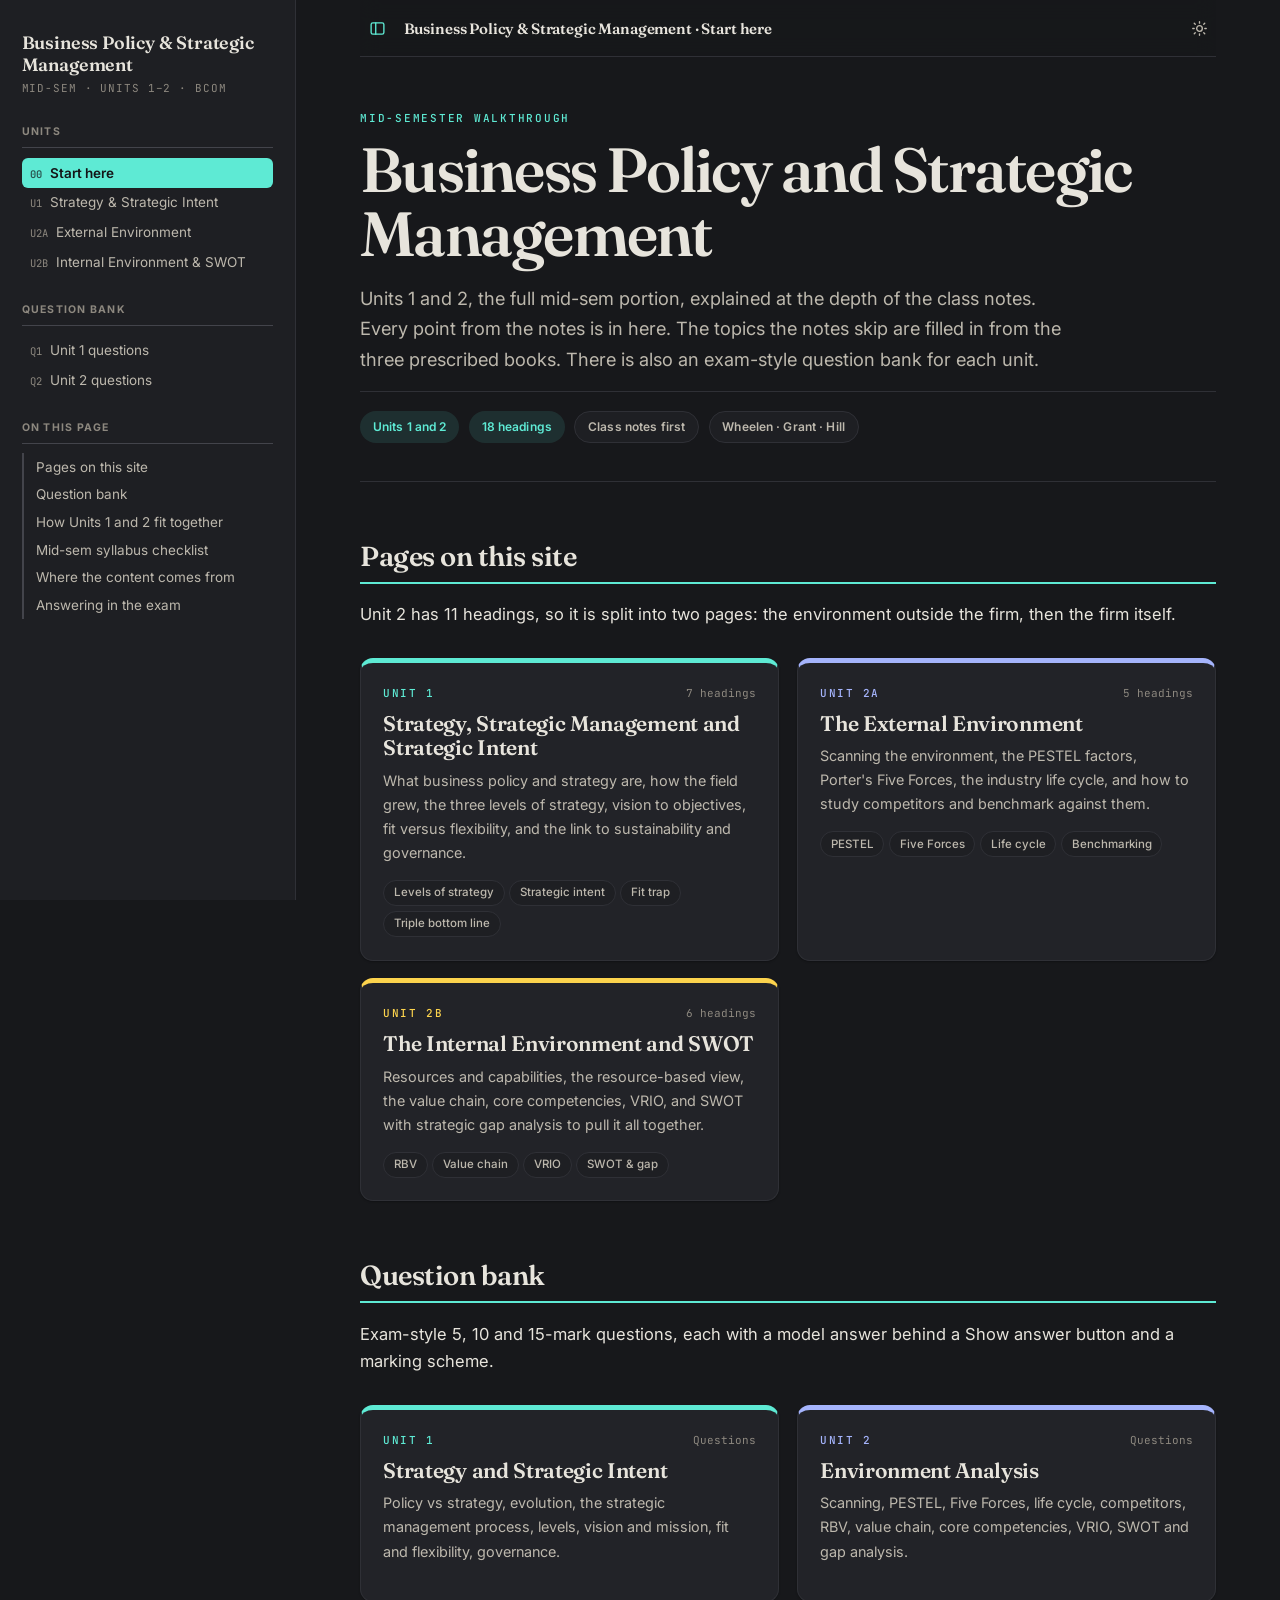
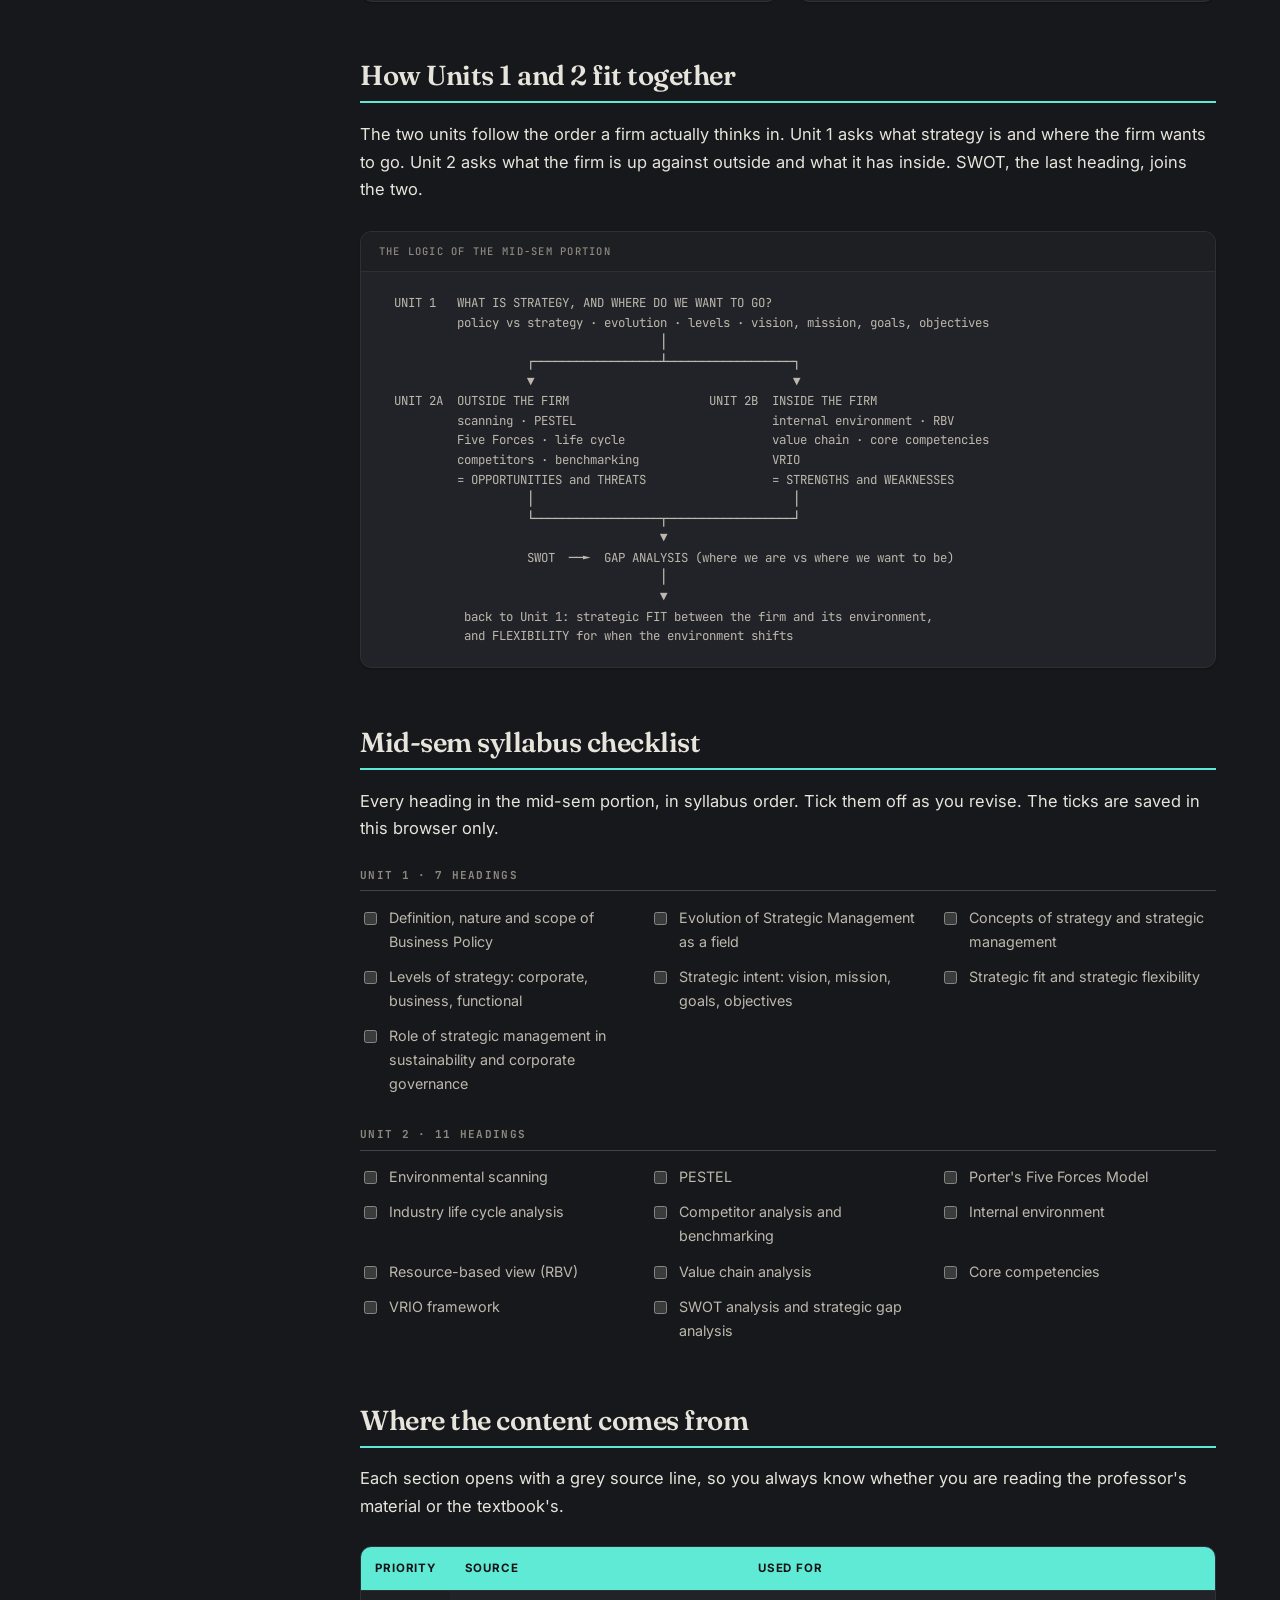
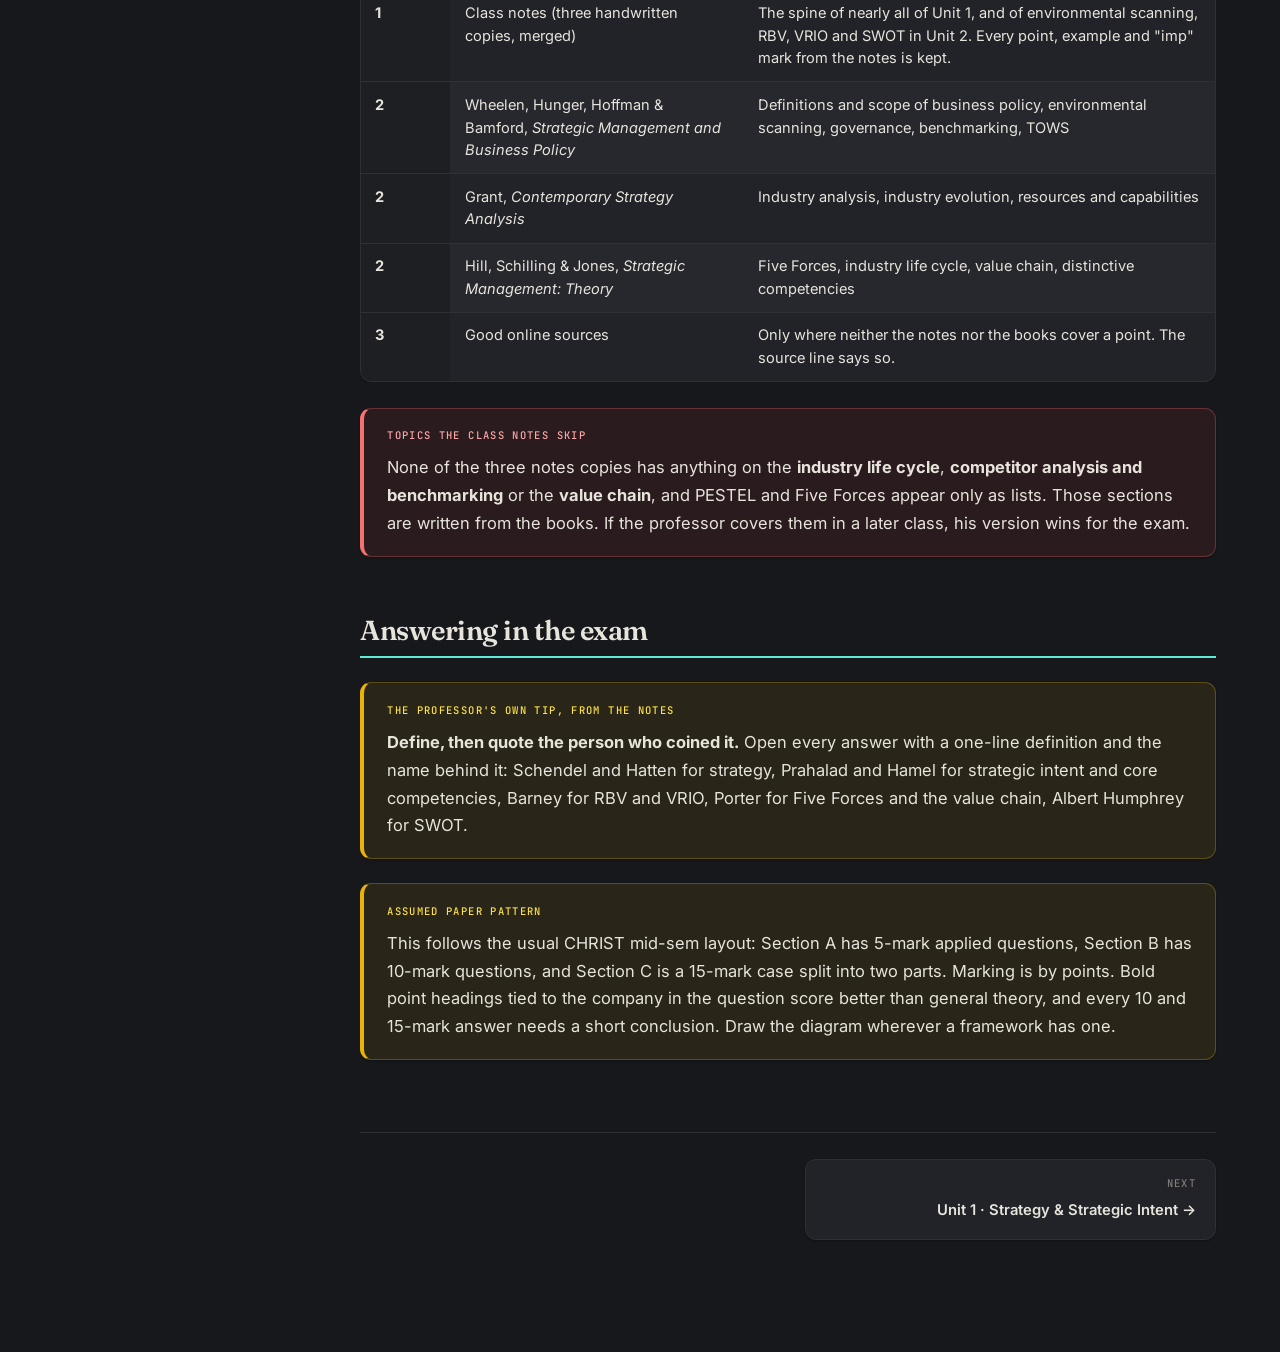
==== index.html @ de07e297 "BPSM mid-sem study guide: Units 1 and 2 with question banks" ====
<!DOCTYPE html>
<html lang="en">
<head>
<meta charset="utf-8">
<meta name="viewport" content="width=device-width, initial-scale=1">
<title>Business Policy &amp; Strategic Management · Mid-sem Study Guide</title>
<link rel="stylesheet" href="assets/style.css?v=1">
<script src="assets/study.js?v=1"></script>
</head>
<body data-unit="0">
<div class="shell">

<aside class="sidebar">
  <a class="side-brand" href="index.html">Business Policy &amp; Strategic Management</a>
  <div class="side-code">Mid-sem · Units 1–2 · BCom</div>
  <div class="side-group">
    <h4>Units</h4>
    <a class="side-unit current" href="index.html"><span class="su-n">00</span><span>Start here</span></a>
    <a class="side-unit" href="unit1.html"><span class="su-n">U1</span><span>Strategy &amp; Strategic Intent</span></a>
    <a class="side-unit" href="unit2a.html"><span class="su-n">U2A</span><span>External Environment</span></a>
    <a class="side-unit" href="unit2b.html"><span class="su-n">U2B</span><span>Internal Environment &amp; SWOT</span></a>
  </div>
  <div class="side-group">
    <h4>Question bank</h4>
    <a class="side-unit" href="qbank-unit1.html"><span class="su-n">Q1</span><span>Unit 1 questions</span></a>
    <a class="side-unit" href="qbank-unit2.html"><span class="su-n">Q2</span><span>Unit 2 questions</span></a>
  </div>
  <div class="side-group">
    <h4>On this page</h4>
    <ul class="side-toc">
      <li><a href="#units">Pages on this site</a></li>
      <li><a href="#qbank">Question bank</a></li>
      <li><a href="#spine">How Units 1 and 2 fit together</a></li>
      <li><a href="#checklist">Mid-sem syllabus checklist</a></li>
      <li><a href="#sources">Where the content comes from</a></li>
      <li><a href="#exam">Answering in the exam</a></li>
    </ul>
  </div>
</aside>

<main>
<div class="wrap">

  <div class="hero">
    <div class="mh-eyebrow">Mid-semester walkthrough</div>
    <h1>Business Policy and Strategic Management</h1>
    <p class="lede">Units 1 and 2, the full mid-sem portion, explained at the depth of the class notes. Every point from the notes is in here. The topics the notes skip are filled in from the three prescribed books. There is also an exam-style question bank for each unit.</p>
    <div class="mh-meta">
      <span class="chip">Units 1 and 2</span>
      <span class="chip">18 headings</span>
      <span class="chip plain">Class notes first</span>
      <span class="chip plain">Wheelen · Grant · Hill</span>
    </div>
  </div>

  <h2 class="sec" id="units">Pages on this site</h2>
  <p>Unit 2 has 11 headings, so it is split into two pages: the environment outside the firm, then the firm itself.</p>

  <div class="unit-grid">
    <a class="unit-card" data-u="1" href="unit1.html">
      <div class="uc-top"><span class="uc-n">Unit 1</span><span class="uc-hrs">7 headings</span></div>
      <h3>Strategy, Strategic Management and Strategic Intent</h3>
      <p>What business policy and strategy are, how the field grew, the three levels of strategy, vision to objectives, fit versus flexibility, and the link to sustainability and governance.</p>
      <div class="uc-tags"><span>Levels of strategy</span><span>Strategic intent</span><span>Fit trap</span><span>Triple bottom line</span></div>
    </a>
    <a class="unit-card" data-u="2" href="unit2a.html">
      <div class="uc-top"><span class="uc-n">Unit 2A</span><span class="uc-hrs">5 headings</span></div>
      <h3>The External Environment</h3>
      <p>Scanning the environment, the PESTEL factors, Porter's Five Forces, the industry life cycle, and how to study competitors and benchmark against them.</p>
      <div class="uc-tags"><span>PESTEL</span><span>Five Forces</span><span>Life cycle</span><span>Benchmarking</span></div>
    </a>
    <a class="unit-card" data-u="3" href="unit2b.html">
      <div class="uc-top"><span class="uc-n">Unit 2B</span><span class="uc-hrs">6 headings</span></div>
      <h3>The Internal Environment and SWOT</h3>
      <p>Resources and capabilities, the resource-based view, the value chain, core competencies, VRIO, and SWOT with strategic gap analysis to pull it all together.</p>
      <div class="uc-tags"><span>RBV</span><span>Value chain</span><span>VRIO</span><span>SWOT &amp; gap</span></div>
    </a>
  </div>

  <h2 class="sec" id="qbank">Question bank</h2>
  <p>Exam-style 5, 10 and 15-mark questions, each with a model answer behind a Show answer button and a marking scheme.</p>
  <div class="unit-grid">
    <a class="unit-card" data-u="1" href="qbank-unit1.html">
      <div class="uc-top"><span class="uc-n">Unit 1</span><span class="uc-hrs">Questions</span></div>
      <h3>Strategy and Strategic Intent</h3>
      <p>Policy vs strategy, evolution, the strategic management process, levels, vision and mission, fit and flexibility, governance.</p>
    </a>
    <a class="unit-card" data-u="2" href="qbank-unit2.html">
      <div class="uc-top"><span class="uc-n">Unit 2</span><span class="uc-hrs">Questions</span></div>
      <h3>Environment Analysis</h3>
      <p>Scanning, PESTEL, Five Forces, life cycle, competitors, RBV, value chain, core competencies, VRIO, SWOT and gap analysis.</p>
    </a>
  </div>

  <h2 class="sec" id="spine">How Units 1 and 2 fit together</h2>
  <p>The two units follow the order a firm actually thinks in. Unit 1 asks what strategy is and where the firm wants to go. Unit 2 asks what the firm is up against outside and what it has inside. SWOT, the last heading, joins the two.</p>

  <figure class="dia">
    <figcaption>The logic of the mid-sem portion</figcaption>
<pre>
  UNIT 1   WHAT IS STRATEGY, AND WHERE DO WE WANT TO GO?
           policy vs strategy · evolution · levels · vision, mission, goals, objectives
                                        │
                     ┌──────────────────┴──────────────────┐
                     ▼                                     ▼
  UNIT 2A  OUTSIDE THE FIRM                    UNIT 2B  INSIDE THE FIRM
           scanning · PESTEL                            internal environment · RBV
           Five Forces · life cycle                     value chain · core competencies
           competitors · benchmarking                   VRIO
           = OPPORTUNITIES and THREATS                  = STRENGTHS and WEAKNESSES
                     │                                     │
                     └──────────────────┬──────────────────┘
                                        ▼
                     SWOT  ──►  GAP ANALYSIS (where we are vs where we want to be)
                                        │
                                        ▼
            back to Unit 1: strategic FIT between the firm and its environment,
            and FLEXIBILITY for when the environment shifts
</pre>
  </figure>

  <h2 class="sec" id="checklist">Mid-sem syllabus checklist</h2>
  <p>Every heading in the mid-sem portion, in syllabus order. Tick them off as you revise. The ticks are saved in this browser only.</p>

  <div class="checklist">
    <div class="cl-unit">
      <h4>Unit 1 · 7 headings</h4>
      <div class="cl-grid">
        <label><input type="checkbox"> Definition, nature and scope of Business Policy</label>
        <label><input type="checkbox"> Evolution of Strategic Management as a field</label>
        <label><input type="checkbox"> Concepts of strategy and strategic management</label>
        <label><input type="checkbox"> Levels of strategy: corporate, business, functional</label>
        <label><input type="checkbox"> Strategic intent: vision, mission, goals, objectives</label>
        <label><input type="checkbox"> Strategic fit and strategic flexibility</label>
        <label><input type="checkbox"> Role of strategic management in sustainability and corporate governance</label>
      </div>
    </div>
    <div class="cl-unit">
      <h4>Unit 2 · 11 headings</h4>
      <div class="cl-grid">
        <label><input type="checkbox"> Environmental scanning</label>
        <label><input type="checkbox"> PESTEL</label>
        <label><input type="checkbox"> Porter's Five Forces Model</label>
        <label><input type="checkbox"> Industry life cycle analysis</label>
        <label><input type="checkbox"> Competitor analysis and benchmarking</label>
        <label><input type="checkbox"> Internal environment</label>
        <label><input type="checkbox"> Resource-based view (RBV)</label>
        <label><input type="checkbox"> Value chain analysis</label>
        <label><input type="checkbox"> Core competencies</label>
        <label><input type="checkbox"> VRIO framework</label>
        <label><input type="checkbox"> SWOT analysis and strategic gap analysis</label>
      </div>
    </div>
  </div>

  <h2 class="sec" id="sources">Where the content comes from</h2>
  <p>Each section opens with a grey source line, so you always know whether you are reading the professor's material or the textbook's.</p>

  <div class="tbl-scroll">
  <table>
    <thead><tr><th>Priority</th><th>Source</th><th>Used for</th></tr></thead>
    <tbody>
      <tr><th>1</th><td>Class notes (three handwritten copies, merged)</td><td>The spine of nearly all of Unit 1, and of environmental scanning, RBV, VRIO and SWOT in Unit 2. Every point, example and "imp" mark from the notes is kept.</td></tr>
      <tr><th>2</th><td>Wheelen, Hunger, Hoffman &amp; Bamford, <em>Strategic Management and Business Policy</em></td><td>Definitions and scope of business policy, environmental scanning, governance, benchmarking, TOWS</td></tr>
      <tr><th>2</th><td>Grant, <em>Contemporary Strategy Analysis</em></td><td>Industry analysis, industry evolution, resources and capabilities</td></tr>
      <tr><th>2</th><td>Hill, Schilling &amp; Jones, <em>Strategic Management: Theory</em></td><td>Five Forces, industry life cycle, value chain, distinctive competencies</td></tr>
      <tr><th>3</th><td>Good online sources</td><td>Only where neither the notes nor the books cover a point. The source line says so.</td></tr>
    </tbody>
  </table>
  </div>

  <div class="box warn">
    <span class="box-label">Topics the class notes skip</span>
    <p>None of the three notes copies has anything on the <strong>industry life cycle</strong>, <strong>competitor analysis and benchmarking</strong> or the <strong>value chain</strong>, and PESTEL and Five Forces appear only as lists. Those sections are written from the books. If the professor covers them in a later class, his version wins for the exam.</p>
  </div>

  <h2 class="sec" id="exam">Answering in the exam</h2>

  <div class="box exam">
    <span class="box-label">The professor's own tip, from the notes</span>
    <p><strong>Define, then quote the person who coined it.</strong> Open every answer with a one-line definition and the name behind it: Schendel and Hatten for strategy, Prahalad and Hamel for strategic intent and core competencies, Barney for RBV and VRIO, Porter for Five Forces and the value chain, Albert Humphrey for SWOT.</p>
  </div>

  <div class="box exam">
    <span class="box-label">Assumed paper pattern</span>
    <p>This follows the usual CHRIST mid-sem layout: Section A has 5-mark applied questions, Section B has 10-mark questions, and Section C is a 15-mark case split into two parts. Marking is by points. Bold point headings tied to the company in the question score better than general theory, and every 10 and 15-mark answer needs a short conclusion. Draw the diagram wherever a framework has one.</p>
  </div>

  <div class="pager">
    <span></span>
    <a class="next" href="unit1.html">
      <span class="pg-lbl">Next</span>
      <span class="pg-ttl">Unit 1 · Strategy &amp; Strategic Intent →</span>
    </a>
  </div>

</div>
</main>
</div>
</body>
</html>
---- assets/style.css ----
/* ===========================================================
   OB Study Guide : shared stylesheet
   COM401-8 Organisational Behaviour
   =========================================================== */

@import url('https://fonts.googleapis.com/css2?family=Fraunces:ital,opsz,wght@0,9..144,400;0,9..144,600;0,9..144,700;1,9..144,400&family=Inter:wght@400;500;600;700&family=JetBrains+Mono:wght@400;500&display=swap');

:root {
  --bg:            #fbfaf7;
  --bg-soft:       #f4f2ec;
  --surface:       #ffffff;
  --ink:           #1c1b18;
  --ink-soft:      #4a4740;
  --ink-faint:     #7d7870;
  --rule:          #e4e0d6;
  --rule-strong:   #cfc9ba;

  /* unit accents */
  --u1:  #0f766e;  --u1-soft: #e6f4f2;
  --u2:  #4338ca;  --u2-soft: #ecebfb;
  --u3:  #b45309;  --u3-soft: #fdf2e3;
  --u4:  #15803d;  --u4-soft: #e8f5ec;
  --u5:  #be123c;  --u5-soft: #fdeaef;

  --accent:      var(--u1);
  --accent-soft: var(--u1-soft);

  --max: 1560px;
  --sans: 'Inter', system-ui, -apple-system, sans-serif;
  --serif: 'Fraunces', Georgia, serif;
  --mono: 'JetBrains Mono', 'Consolas', monospace;

  --shadow-sm: 0 1px 2px rgba(28,27,24,.05), 0 1px 8px rgba(28,27,24,.04);
  --shadow-md: 0 2px 4px rgba(28,27,24,.05), 0 8px 28px rgba(28,27,24,.07);

  --on-accent:    #ffffff;
  --on-accent-2:  rgba(255,255,255,.8);
  --hover:        rgba(0,0,0,.045);
  --zebra:        rgba(0,0,0,.016);

  --eg-line:   #0284c7;  --eg-label:   #0369a1;
  --exam-bg:   #fefce8;  --exam-rule:  #fde68a;  --exam-line: #ca8a04;  --exam-label: #a16207;
  --warn-bg:   #fef4f4;  --warn-rule:  #fecaca;  --warn-line: #dc2626;  --warn-label: #b91c1c;
  --key-bg:    #faf7ff;  --key-rule:   #e9d8fd;  --key-line:  #7c3aed;  --key-label:  #6d28d9;
  --done:      #15803d;  --done-soft:  #e8f5ec;
}

/* dark theme: warm charcoal rather than pure black, lighter accents for contrast */
html[data-theme="dark"] {
  color-scheme: dark;
  --bg:          #17181b;
  --bg-soft:     #1e1f23;
  --surface:     #222328;
  --ink:         #e7e4dc;
  --ink-soft:    #bdb8ad;
  --ink-faint:   #8d887f;
  --rule:        #2f3036;
  --rule-strong: #43444b;

  --u1:  #5eead4;  --u1-soft: rgba(94,234,212,.11);
  --u2:  #a5b4fc;  --u2-soft: rgba(165,180,252,.12);
  --u3:  #fcd34d;  --u3-soft: rgba(252,211,77,.10);
  --u4:  #86efac;  --u4-soft: rgba(134,239,172,.10);
  --u5:  #fda4af;  --u5-soft: rgba(253,164,175,.11);

  --shadow-sm: 0 1px 2px rgba(0,0,0,.3);
  --shadow-md: 0 2px 4px rgba(0,0,0,.3), 0 8px 28px rgba(0,0,0,.35);

  --on-accent:   #141417;
  --on-accent-2: rgba(20,20,23,.7);
  --hover:       rgba(255,255,255,.05);
  --zebra:       rgba(255,255,255,.025);

  --eg-line:   #38bdf8;  --eg-label:   #7dd3fc;
  --exam-bg:   rgba(234,179,8,.09);   --exam-rule: rgba(250,204,21,.25);  --exam-line: #eab308;  --exam-label: #fde047;
  --warn-bg:   rgba(239,68,68,.09);   --warn-rule: rgba(248,113,113,.28); --warn-line: #f87171;  --warn-label: #fca5a5;
  --key-bg:    rgba(139,92,246,.11);  --key-rule:  rgba(167,139,250,.3);  --key-line:  #a78bfa;  --key-label:  #c4b5fd;
  --done:      #86efac;  --done-soft: rgba(134,239,172,.10);
}

body[data-unit="1"] { --accent: var(--u1); --accent-soft: var(--u1-soft); }
body[data-unit="2"] { --accent: var(--u2); --accent-soft: var(--u2-soft); }
body[data-unit="3"] { --accent: var(--u3); --accent-soft: var(--u3-soft); }
body[data-unit="4"] { --accent: var(--u4); --accent-soft: var(--u4-soft); }
body[data-unit="5"] { --accent: var(--u5); --accent-soft: var(--u5-soft); }
body[data-unit="2a"] { --accent: var(--u2); --accent-soft: var(--u2-soft); }
body[data-unit="2b"] { --accent: var(--u3); --accent-soft: var(--u3-soft); }

* { box-sizing: border-box; }

html { scroll-behavior: smooth; scroll-padding-top: 4.2rem; }

body {
  margin: 0;
  background: var(--bg);
  color: var(--ink);
  font-family: var(--sans);
  font-size: 16.5px;
  line-height: 1.68;
  -webkit-font-smoothing: antialiased;
}

/* ---------- layout ---------- */

.shell {
  display: grid;
  grid-template-columns: 296px minmax(0, 1fr);
  gap: 0;
  max-width: var(--max);
  margin: 0 auto;
}

.sidebar {
  position: sticky;
  top: 0;
  align-self: start;
  height: 100vh;
  overflow-y: auto;
  padding: 2rem 1.35rem 3rem;
  background: var(--bg-soft);
  border-right: 1px solid var(--rule);
  font-size: 13.5px;
}

main {
  padding: 3.2rem 4rem 7rem;
  min-width: 0;
}

.wrap { max-width: 900px; }

/* ---------- sidebar ---------- */

.side-brand {
  font-family: var(--serif);
  font-size: 1.12rem;
  font-weight: 600;
  line-height: 1.25;
  letter-spacing: -.01em;
  margin-bottom: .15rem;
  color: var(--ink);
  text-decoration: none;
  display: block;
}
.side-code {
  font-family: var(--mono);
  font-size: 11px;
  letter-spacing: .08em;
  text-transform: uppercase;
  color: var(--ink-faint);
  margin-bottom: 1.6rem;
}

.side-group { margin-bottom: 1.5rem; }
.side-group > h4 {
  font-size: 10.5px;
  font-weight: 700;
  letter-spacing: .12em;
  text-transform: uppercase;
  color: var(--ink-faint);
  margin: 0 0 .6rem;
  padding-bottom: .4rem;
  border-bottom: 1px solid var(--rule-strong);
}

.side-unit {
  display: flex;
  align-items: baseline;
  gap: .55rem;
  padding: .36rem .5rem;
  border-radius: 6px;
  text-decoration: none;
  color: var(--ink-soft);
  line-height: 1.35;
}
.side-unit:hover { background: var(--hover); color: var(--ink); }
.side-unit.current { background: var(--accent); color: var(--on-accent); font-weight: 600; }
.side-unit.current .su-n { color: var(--on-accent-2); }
.su-n {
  font-family: var(--mono);
  font-size: 10.5px;
  color: var(--ink-faint);
  flex-shrink: 0;
  padding-top: .12rem;
}

.side-toc { list-style: none; margin: 0; padding: 0; }
.side-toc li { margin: 0; }
.side-toc a {
  display: block;
  padding: .28rem .5rem .28rem .75rem;
  color: var(--ink-soft);
  text-decoration: none;
  border-left: 2px solid var(--rule-strong);
  line-height: 1.38;
}
.side-toc a:hover { color: var(--accent); border-left-color: var(--accent); background: var(--hover); }
.side-toc .sub a { padding-left: 1.5rem; font-size: 12.5px; color: var(--ink-faint); }

/* ---------- unit masthead ---------- */

.masthead {
  position: relative;
  background: var(--surface);
  border: 1px solid var(--rule);
  border-top: 5px solid var(--accent);
  border-radius: 14px;
  padding: 2.1rem 2.3rem 1.9rem;
  margin-bottom: 2.6rem;
  box-shadow: var(--shadow-md);
}
.mh-eyebrow {
  font-family: var(--mono);
  font-size: 11px;
  font-weight: 500;
  letter-spacing: .16em;
  text-transform: uppercase;
  color: var(--accent);
  margin-bottom: .7rem;
}
.masthead h1 {
  font-family: var(--serif);
  font-size: clamp(2rem, 3.4vw, 2.85rem);
  font-weight: 600;
  line-height: 1.08;
  letter-spacing: -.022em;
  margin: 0 0 .9rem;
}
.mh-sub {
  font-size: 1.04rem;
  color: var(--ink-soft);
  margin: 0 0 1.4rem;
  max-width: 62ch;
}
.mh-meta {
  display: flex;
  flex-wrap: wrap;
  gap: .5rem .6rem;
  padding-top: 1.2rem;
  border-top: 1px solid var(--rule);
}
.chip {
  display: inline-flex;
  align-items: center;
  gap: .4rem;
  background: var(--accent-soft);
  color: var(--accent);
  border-radius: 100px;
  padding: .3rem .8rem;
  font-size: 12px;
  font-weight: 600;
  letter-spacing: .01em;
}
.chip.plain {
  background: var(--bg-soft);
  color: var(--ink-soft);
  border: 1px solid var(--rule);
}

/* ---------- headings ---------- */

h2.sec {
  font-family: var(--serif);
  font-size: 1.72rem;
  font-weight: 600;
  letter-spacing: -.018em;
  line-height: 1.18;
  margin: 3.6rem 0 1.1rem;
  padding-bottom: .6rem;
  border-bottom: 2px solid var(--accent);
  scroll-margin-top: 4.2rem;
}
h2.sec .num {
  font-family: var(--mono);
  font-size: .62em;
  font-weight: 500;
  color: var(--accent);
  letter-spacing: 0;
  margin-right: .55rem;
  vertical-align: .12em;
}

h3 {
  font-family: var(--sans);
  font-size: 1.11rem;
  font-weight: 700;
  letter-spacing: -.005em;
  margin: 2.2rem 0 .7rem;
  color: var(--ink);
  scroll-margin-top: 4.2rem;
}
h4 {
  font-size: .96rem;
  font-weight: 700;
  margin: 1.5rem 0 .5rem;
  color: var(--ink-soft);
}

p { margin: 0 0 1rem; }
a { color: var(--accent); }

ul, ol { margin: 0 0 1.1rem; padding-left: 1.35rem; }
li { margin-bottom: .42rem; }
li > ul, li > ol { margin-top: .42rem; margin-bottom: .3rem; }

strong { font-weight: 700; color: var(--ink); }

/* ---------- callout boxes ---------- */

.box {
  position: relative;
  border-radius: 11px;
  padding: 1.15rem 1.35rem 1.15rem 1.45rem;
  margin: 1.5rem 0;
  border: 1px solid var(--rule);
  border-left: 4px solid var(--ink-faint);
  background: var(--surface);
  box-shadow: var(--shadow-sm);
}
.box > :last-child { margin-bottom: 0; }
.box-label {
  display: block;
  font-family: var(--mono);
  font-size: 10.5px;
  font-weight: 500;
  letter-spacing: .13em;
  text-transform: uppercase;
  margin-bottom: .6rem;
  color: var(--ink-faint);
}

/* definition */
.box.def { border-left-color: var(--accent); background: var(--accent-soft); border-color: transparent; }
.box.def .box-label { color: var(--accent); }
.box.def .quote {
  font-family: var(--serif);
  font-size: 1.16rem;
  line-height: 1.45;
  font-weight: 600;
  letter-spacing: -.01em;
  margin: 0 0 .5rem;
}
.box.def cite {
  display: block;
  font-style: normal;
  font-size: .85rem;
  color: var(--ink-soft);
  font-weight: 500;
}

/* example */
.box.eg { border-left-color: var(--eg-line); }
.box.eg .box-label { color: var(--eg-label); }

/* exam tip */
.box.exam { border-color: var(--exam-rule); border-left-color: var(--exam-line); background: var(--exam-bg); }
.box.exam .box-label { color: var(--exam-label); }

/* caution / common mistake */
.box.warn { border-color: var(--warn-rule); border-left-color: var(--warn-line); background: var(--warn-bg); }
.box.warn .box-label { color: var(--warn-label); }

/* key takeaway */
.box.key { border-color: var(--key-rule); border-left-color: var(--key-line); background: var(--key-bg); }
.box.key .box-label { color: var(--key-label); }

/* ---------- diagram panel ---------- */

figure.dia {
  margin: 1.7rem 0;
  border: 1px solid var(--rule);
  border-radius: 11px;
  background: var(--surface);
  overflow: hidden;
  box-shadow: var(--shadow-sm);
}
figure.dia figcaption {
  font-family: var(--mono);
  font-size: 10.5px;
  font-weight: 500;
  letter-spacing: .12em;
  text-transform: uppercase;
  color: var(--ink-faint);
  padding: .65rem 1.1rem;
  background: var(--bg-soft);
  border-bottom: 1px solid var(--rule);
}
figure.dia pre {
  margin: 0;
  padding: 1.35rem 1.2rem;
  overflow-x: auto;
  font-family: var(--mono);
  font-size: 12.4px;
  line-height: 1.58;
  color: var(--ink-soft);
  white-space: pre;
  tab-size: 2;
}

/* ---------- tables ---------- */

.tbl-scroll { overflow-x: auto; margin: 1.6rem 0; }
table {
  width: 100%;
  border-collapse: separate;
  border-spacing: 0;
  font-size: 14.6px;
  background: var(--surface);
  border: 1px solid var(--rule);
  border-radius: 11px;
  overflow: hidden;
  box-shadow: var(--shadow-sm);
}
thead th {
  background: var(--accent);
  color: var(--on-accent);
  font-size: 11.5px;
  font-weight: 700;
  letter-spacing: .07em;
  text-transform: uppercase;
  text-align: left;
  padding: .72rem .9rem;
  vertical-align: bottom;
}
tbody td, tbody th {
  padding: .72rem .9rem;
  border-top: 1px solid var(--rule);
  vertical-align: top;
  text-align: left;
  line-height: 1.55;
}
tbody th { font-weight: 700; color: var(--ink); background: var(--bg-soft); }
tbody tr:nth-child(even) td { background: var(--zebra); }
table code { font-size: 12.5px; }

/* ---------- compare cards (two-column contrast) ---------- */

.compare {
  display: grid;
  grid-template-columns: repeat(auto-fit, minmax(255px, 1fr));
  gap: 1rem;
  margin: 1.6rem 0;
}
.cmp {
  border: 1px solid var(--rule);
  border-top: 4px solid var(--accent);
  border-radius: 11px;
  background: var(--surface);
  padding: 1.1rem 1.25rem;
  box-shadow: var(--shadow-sm);
}
.cmp.alt { border-top-color: var(--ink-faint); }
.cmp h5 {
  font-size: .98rem;
  font-weight: 700;
  margin: 0 0 .2rem;
}
.cmp .cmp-tag {
  font-family: var(--mono);
  font-size: 10.5px;
  letter-spacing: .1em;
  text-transform: uppercase;
  color: var(--ink-faint);
  display: block;
  margin-bottom: .6rem;
}
.cmp ul { padding-left: 1.1rem; margin-bottom: 0; font-size: 14.6px; }

/* ---------- theory / concept cards ---------- */

.cards {
  display: grid;
  grid-template-columns: repeat(auto-fit, minmax(230px, 1fr));
  gap: .9rem;
  margin: 1.6rem 0;
}
.card {
  border: 1px solid var(--rule);
  border-radius: 11px;
  background: var(--surface);
  padding: 1.05rem 1.15rem;
  box-shadow: var(--shadow-sm);
}
.card .card-n {
  font-family: var(--mono);
  font-size: 10.5px;
  font-weight: 500;
  letter-spacing: .1em;
  color: var(--accent);
  display: block;
  margin-bottom: .35rem;
}
.card h5 { font-size: .97rem; font-weight: 700; margin: 0 0 .4rem; }
.card p { font-size: 14.4px; margin: 0; color: var(--ink-soft); }

/* ---------- inline pill / mnemonic ---------- */

.mnemonic {
  display: flex;
  flex-wrap: wrap;
  gap: .55rem;
  margin: 1.4rem 0;
}
.mn {
  border: 1px solid var(--rule);
  border-radius: 9px;
  background: var(--surface);
  padding: .6rem .85rem;
  min-width: 120px;
  flex: 1 1 130px;
  box-shadow: var(--shadow-sm);
}
.mn b {
  display: block;
  font-family: var(--serif);
  font-size: 1.5rem;
  font-weight: 700;
  line-height: 1;
  color: var(--accent);
  margin-bottom: .2rem;
}
.mn span { font-size: 13px; color: var(--ink-soft); line-height: 1.4; display: block; }

/* ---------- question bank ---------- */

.qbank {
  border: 1px solid var(--rule);
  border-radius: 12px;
  overflow: hidden;
  margin: 1.6rem 0;
  background: var(--surface);
  box-shadow: var(--shadow-sm);
}
.qbank > h4 {
  margin: 0;
  padding: .8rem 1.2rem;
  background: var(--bg-soft);
  border-bottom: 1px solid var(--rule);
  font-family: var(--mono);
  font-size: 11px;
  letter-spacing: .12em;
  text-transform: uppercase;
  color: var(--ink-soft);
}
.qbank ol { margin: 0; padding: 1rem 1.2rem 1.1rem 2.5rem; font-size: 15px; }
.qbank ol li { margin-bottom: .5rem; }

/* ---------- pager ---------- */

.pager {
  display: flex;
  justify-content: space-between;
  gap: 1rem;
  margin-top: 4.5rem;
  padding-top: 1.6rem;
  border-top: 1px solid var(--rule);
}
.pager a {
  flex: 1 1 0;
  border: 1px solid var(--rule);
  border-radius: 11px;
  padding: .95rem 1.2rem;
  text-decoration: none;
  background: var(--surface);
  box-shadow: var(--shadow-sm);
  max-width: 48%;
}
.pager a:hover { border-color: var(--accent); }
.pager a.next { text-align: right; margin-left: auto; }
.pager .pg-lbl {
  font-family: var(--mono);
  font-size: 10.5px;
  letter-spacing: .12em;
  text-transform: uppercase;
  color: var(--ink-faint);
  display: block;
  margin-bottom: .2rem;
}
.pager .pg-ttl { font-weight: 600; color: var(--ink); font-size: 14.8px; }

/* ---------- index page specifics ---------- */

.hero {
  padding: 1rem 0 2.4rem;
  border-bottom: 1px solid var(--rule);
  margin-bottom: 2.6rem;
}
.hero h1 {
  font-family: var(--serif);
  font-size: clamp(2.4rem, 5vw, 3.9rem);
  font-weight: 600;
  line-height: 1.03;
  letter-spacing: -.028em;
  margin: .5rem 0 1rem;
}
.hero .lede { font-size: 1.14rem; color: var(--ink-soft); max-width: 66ch; }

.unit-grid {
  display: grid;
  grid-template-columns: repeat(auto-fit, minmax(290px, 1fr));
  gap: 1.1rem;
  margin: 1.8rem 0 0;
}
.unit-card {
  --c: var(--u1);
  display: block;
  text-decoration: none;
  color: inherit;
  background: var(--surface);
  border: 1px solid var(--rule);
  border-top: 5px solid var(--c);
  border-radius: 13px;
  padding: 1.3rem 1.4rem 1.4rem;
  box-shadow: var(--shadow-sm);
  transition: transform .14s ease, box-shadow .14s ease;
}
.unit-card:hover { transform: translateY(-3px); box-shadow: var(--shadow-md); }
.unit-card[data-u="1"] { --c: var(--u1); }
.unit-card[data-u="2"] { --c: var(--u2); }
.unit-card[data-u="3"] { --c: var(--u3); }
.unit-card[data-u="4"] { --c: var(--u4); }
.unit-card[data-u="5"] { --c: var(--u5); }
.uc-top {
  display: flex;
  justify-content: space-between;
  align-items: baseline;
  margin-bottom: .55rem;
}
.uc-n {
  font-family: var(--mono);
  font-size: 11px;
  font-weight: 500;
  letter-spacing: .14em;
  text-transform: uppercase;
  color: var(--c);
}
.uc-hrs { font-family: var(--mono); font-size: 11px; color: var(--ink-faint); }
.unit-card h3 {
  font-family: var(--serif);
  font-size: 1.32rem;
  font-weight: 600;
  letter-spacing: -.015em;
  line-height: 1.16;
  margin: 0 0 .55rem;
}
.unit-card p { font-size: 14.4px; color: var(--ink-soft); margin: 0 0 .9rem; }
.uc-tags { display: flex; flex-wrap: wrap; gap: .3rem; }
.uc-tags span {
  font-size: 11.5px;
  font-weight: 500;
  background: var(--bg-soft);
  border: 1px solid var(--rule);
  border-radius: 100px;
  padding: .16rem .6rem;
  color: var(--ink-soft);
}

/* checklist */
.checklist { margin: 1.4rem 0; }
.cl-unit { margin-bottom: 1.6rem; }
.cl-unit > h4 {
  font-family: var(--mono);
  font-size: 11px;
  letter-spacing: .12em;
  text-transform: uppercase;
  color: var(--ink-faint);
  border-bottom: 1px solid var(--rule-strong);
  padding-bottom: .4rem;
  margin: 0 0 .7rem;
}
.cl-grid {
  display: grid;
  grid-template-columns: repeat(auto-fill, minmax(275px, 1fr));
  gap: .3rem .9rem;
}
.cl-grid label {
  display: flex;
  gap: .55rem;
  align-items: flex-start;
  font-size: 14.3px;
  color: var(--ink-soft);
  padding: .2rem 0;
  cursor: pointer;
}
.cl-grid input { margin-top: .38rem; accent-color: var(--accent); flex-shrink: 0; }
.cl-grid label:hover { color: var(--ink); }

/* ---------- reading tools (assets/study.js) ---------- */

body, .sidebar, .box, table, .card, .cmp, figure.dia, .masthead { transition: background-color .2s ease, border-color .2s ease; }

/* hidden sidebar: the reading column takes the full width, centred */
html.nav-hidden .shell { grid-template-columns: minmax(0, 1fr); }
html.nav-hidden .sidebar { display: none; }
html.nav-hidden .wrap { margin: 0 auto; }

/* top bar: sits flush with the page, same rules and type as the rest of the site */
.study-bar {
  position: sticky;
  top: 0;
  z-index: 20;
  display: flex;
  align-items: center;
  gap: .4rem;
  max-width: 900px;
  margin: -3.2rem 0 2.2rem;
  padding: .7rem 0;
  background: var(--bg);
  background: color-mix(in srgb, var(--bg) 88%, transparent);
  -webkit-backdrop-filter: blur(10px);
  backdrop-filter: blur(10px);
  border-bottom: 1px solid var(--rule);
}
html.nav-hidden .study-bar { margin-left: auto; margin-right: auto; }

.sb-icon {
  display: inline-grid;
  place-items: center;
  width: 34px;
  height: 34px;
  flex-shrink: 0;
  color: var(--ink-soft);
  background: transparent;
  border: 1px solid transparent;
  border-radius: 8px;
  cursor: pointer;
}
.sb-icon:hover { color: var(--ink); background: var(--hover); border-color: var(--rule); }
.sb-icon.on { color: var(--accent); }

.sb-title {
  min-width: 0;
  overflow: hidden;
  white-space: nowrap;
  text-overflow: ellipsis;
  font-family: var(--serif);
  font-size: 15px;
  font-weight: 600;
  letter-spacing: -.01em;
  color: var(--ink);
  margin-left: .2rem;
}
.sb-spacer { flex: 1 1 auto; }
.sb-count {
  flex-shrink: 0;
  font-family: var(--mono);
  font-size: 11px;
  letter-spacing: .04em;
  color: var(--ink-faint);
  margin-right: .35rem;
}

/* All / Undone segmented switch */
.sb-seg {
  display: inline-flex;
  flex-shrink: 0;
  padding: 3px;
  background: var(--bg-soft);
  border: 1px solid var(--rule);
  border-radius: 9px;
}
.sb-seg button {
  font: 600 12.5px/1 var(--sans);
  color: var(--ink-faint);
  background: transparent;
  border: 0;
  border-radius: 6px;
  padding: .45rem .8rem;
  cursor: pointer;
}
.sb-seg button:hover { color: var(--ink); }
.sb-seg button.on { color: var(--ink); background: var(--surface); box-shadow: var(--shadow-sm); }

/* thin progress line along the bottom edge of the bar */
.sb-meter { position: absolute; left: 0; right: 0; bottom: -1px; height: 2px; }
.sb-meter > span { display: block; height: 100%; width: 0; background: var(--accent); transition: width .3s ease; }

/* done check at the foot of every section */
.done-bar { margin: 2.2rem 0 0; }
.done-btn {
  display: inline-flex;
  align-items: center;
  gap: .65rem;
  font: 600 13.5px/1.2 var(--sans);
  color: var(--ink-soft);
  background: transparent;
  border: 1px solid var(--rule-strong);
  border-radius: 10px;
  padding: .6rem 1rem .6rem .7rem;
  cursor: pointer;
  transition: background-color .15s ease, border-color .15s ease, color .15s ease;
}
.done-box {
  display: inline-grid;
  place-items: center;
  width: 20px;
  height: 20px;
  border: 1.75px solid var(--rule-strong);
  border-radius: 6px;
  color: transparent;
  transition: inherit;
}
.done-btn:hover { color: var(--ink); border-color: var(--accent); }
.done-btn:hover .done-box { border-color: var(--accent); }
.topic.is-done .done-btn { color: var(--done); background: var(--done-soft); border-color: transparent; }
.topic.is-done .done-box { background: var(--done); border-color: var(--done); color: var(--on-accent); }

.topic.is-done > h2.sec::after,
.topic.is-done > h3[id]::after {
  content: 'Done';
  margin-left: .7rem;
  font: 600 11px/1 var(--sans);
  letter-spacing: .04em;
  text-transform: uppercase;
  color: var(--done);
  background: var(--done-soft);
  border-radius: 100px;
  padding: .3rem .6rem;
  vertical-align: .3em;
}
.topic.leaving { opacity: .35; transition: opacity .5s ease; }

/* ticked-off entries in the sidebar */
.side-toc a.toc-done { color: var(--ink-faint); text-decoration: line-through; text-decoration-color: var(--rule-strong); }
.side-toc a.toc-done { border-left-color: var(--done); }

.all-done[hidden], .topic[hidden] { display: none; }

/* ---------- question bank ---------- */

.q-meta {
  font-family: var(--mono);
  font-size: 11px;
  letter-spacing: .06em;
  text-transform: uppercase;
  color: var(--ink-faint);
  margin: -.35rem 0 .8rem;
}
.q-text {
  font-size: 1.02rem;
  background: var(--surface);
  border: 1px solid var(--rule);
  border-left: 4px solid var(--accent);
  border-radius: 10px;
  padding: 1rem 1.2rem;
  margin: 0 0 1rem;
  box-shadow: var(--shadow-sm);
}
.q-text > :last-child { margin-bottom: 0; }
.ans-btn {
  font: 600 13px/1 var(--sans);
  color: var(--on-accent);
  background: var(--accent);
  border: 1px solid var(--accent);
  border-radius: 8px;
  padding: .6rem 1.05rem;
  cursor: pointer;
}
.ans-btn:hover { filter: brightness(1.08); }
.ans-btn.open { color: var(--accent); background: transparent; }
.answer {
  margin-top: 1rem;
  padding: 1.1rem 1.25rem .4rem;
  background: var(--bg-soft);
  border: 1px solid var(--rule);
  border-radius: 10px;
}
.answer[hidden] { display: none; }
.answer > .box:last-child { margin-bottom: .8rem; }
h2.sec.qb-divider { margin-top: 3rem; }

/* ---------- responsive ---------- */

@media (max-width: 1080px) {
  .shell { grid-template-columns: 1fr; }
  .sidebar {
    position: static;
    height: auto;
    border-right: none;
    border-bottom: 1px solid var(--rule);
  }
  main { padding: 2.2rem 1.5rem 5rem; }
  .study-bar { margin-top: -2.2rem; }
}
@media (max-width: 560px) {
  body { font-size: 16px; }
  main { padding: 1.6rem 1.1rem 4rem; }
  .study-bar { margin-top: -1.6rem; }
  .sb-count { display: none; }
  .sb-title { font-size: 14px; }
  .masthead { padding: 1.5rem 1.3rem; }
  figure.dia pre { font-size: 10.6px; }
  .pager { flex-direction: column; }
  .pager a, .pager a.next { max-width: 100%; text-align: left; }
}

/* ---------- print ---------- */

@media print {
  .sidebar, .pager, .study-bar, .done-bar, .ans-btn { display: none; }
  .answer[hidden] { display: block; }
  .topic.is-done > h2.sec::after, .topic.is-done > h3[id]::after { display: none; }
  .shell { display: block; }
  main { padding: 0; }
  body { background: #fff; font-size: 10.5pt; }
  .box, table, figure.dia, .card, .cmp { break-inside: avoid; box-shadow: none; }
  h2.sec { break-after: avoid; }
  figure.dia pre { font-size: 8pt; }
}
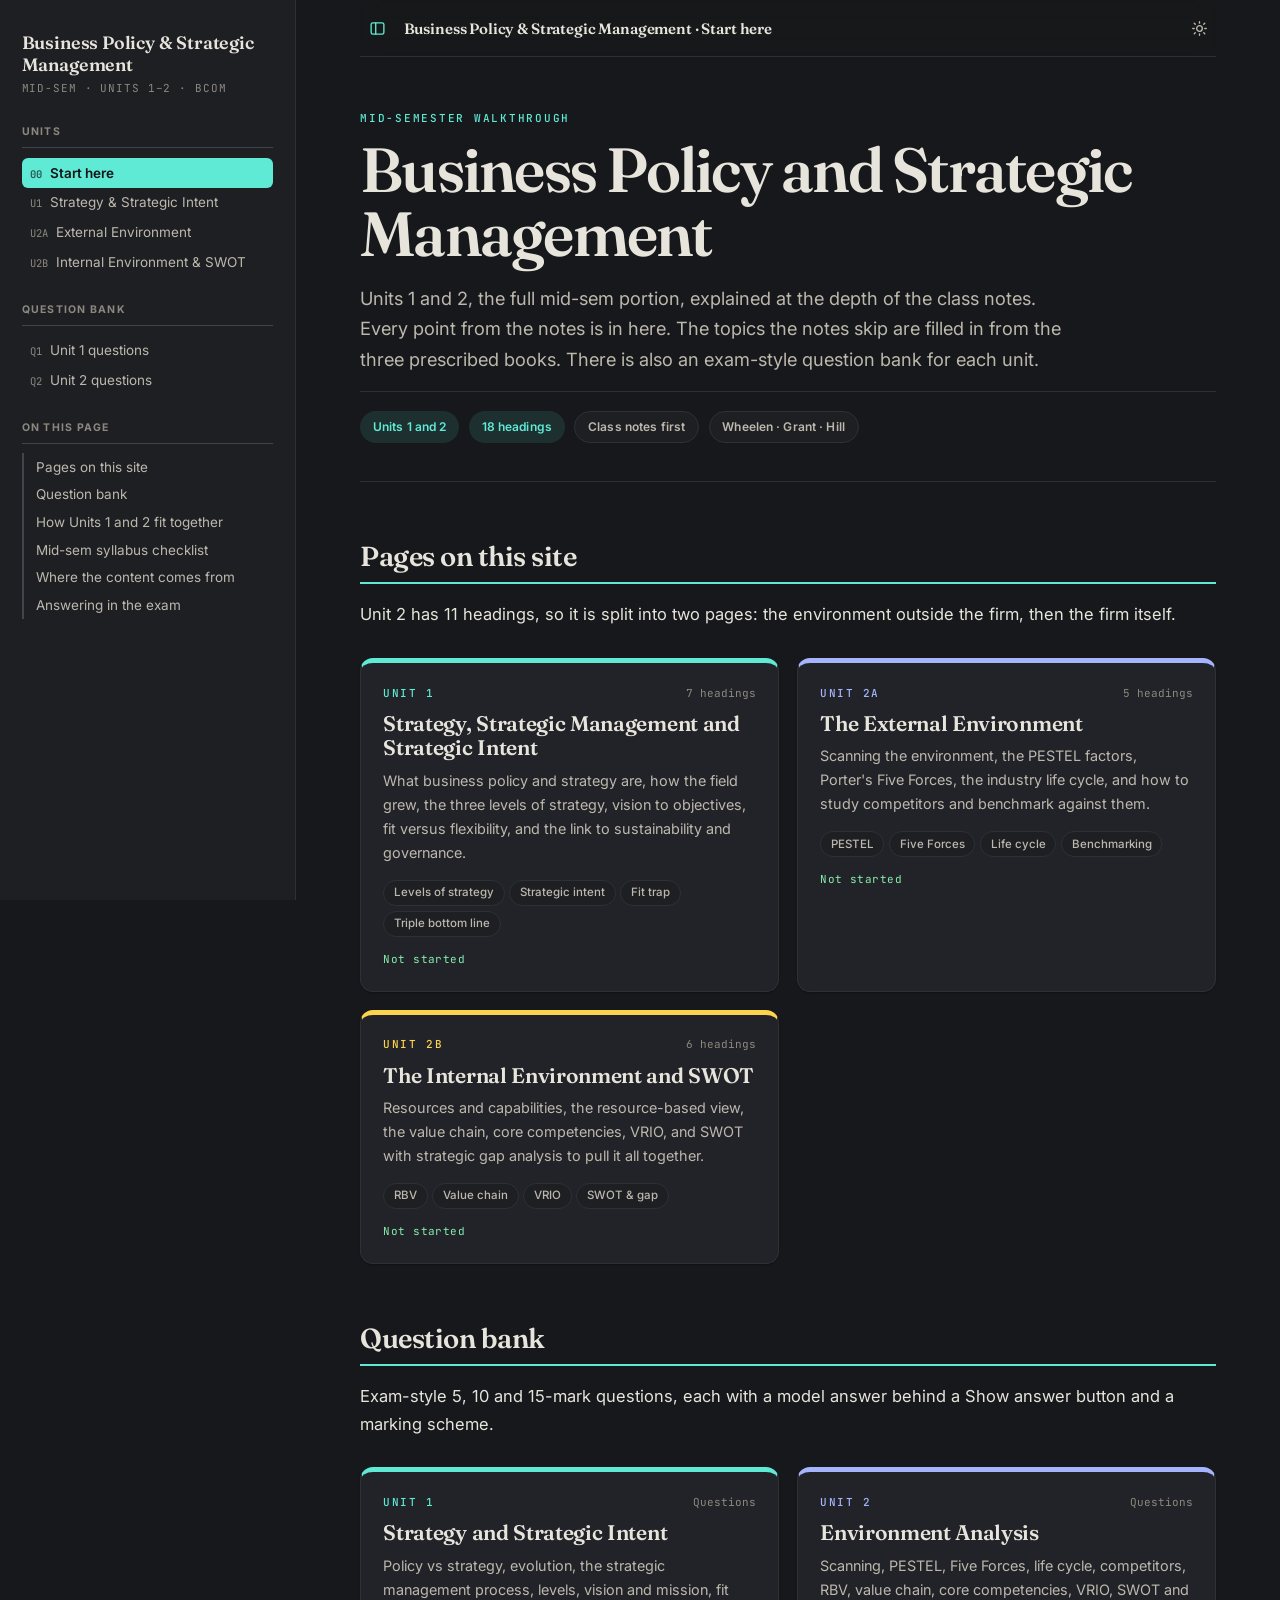
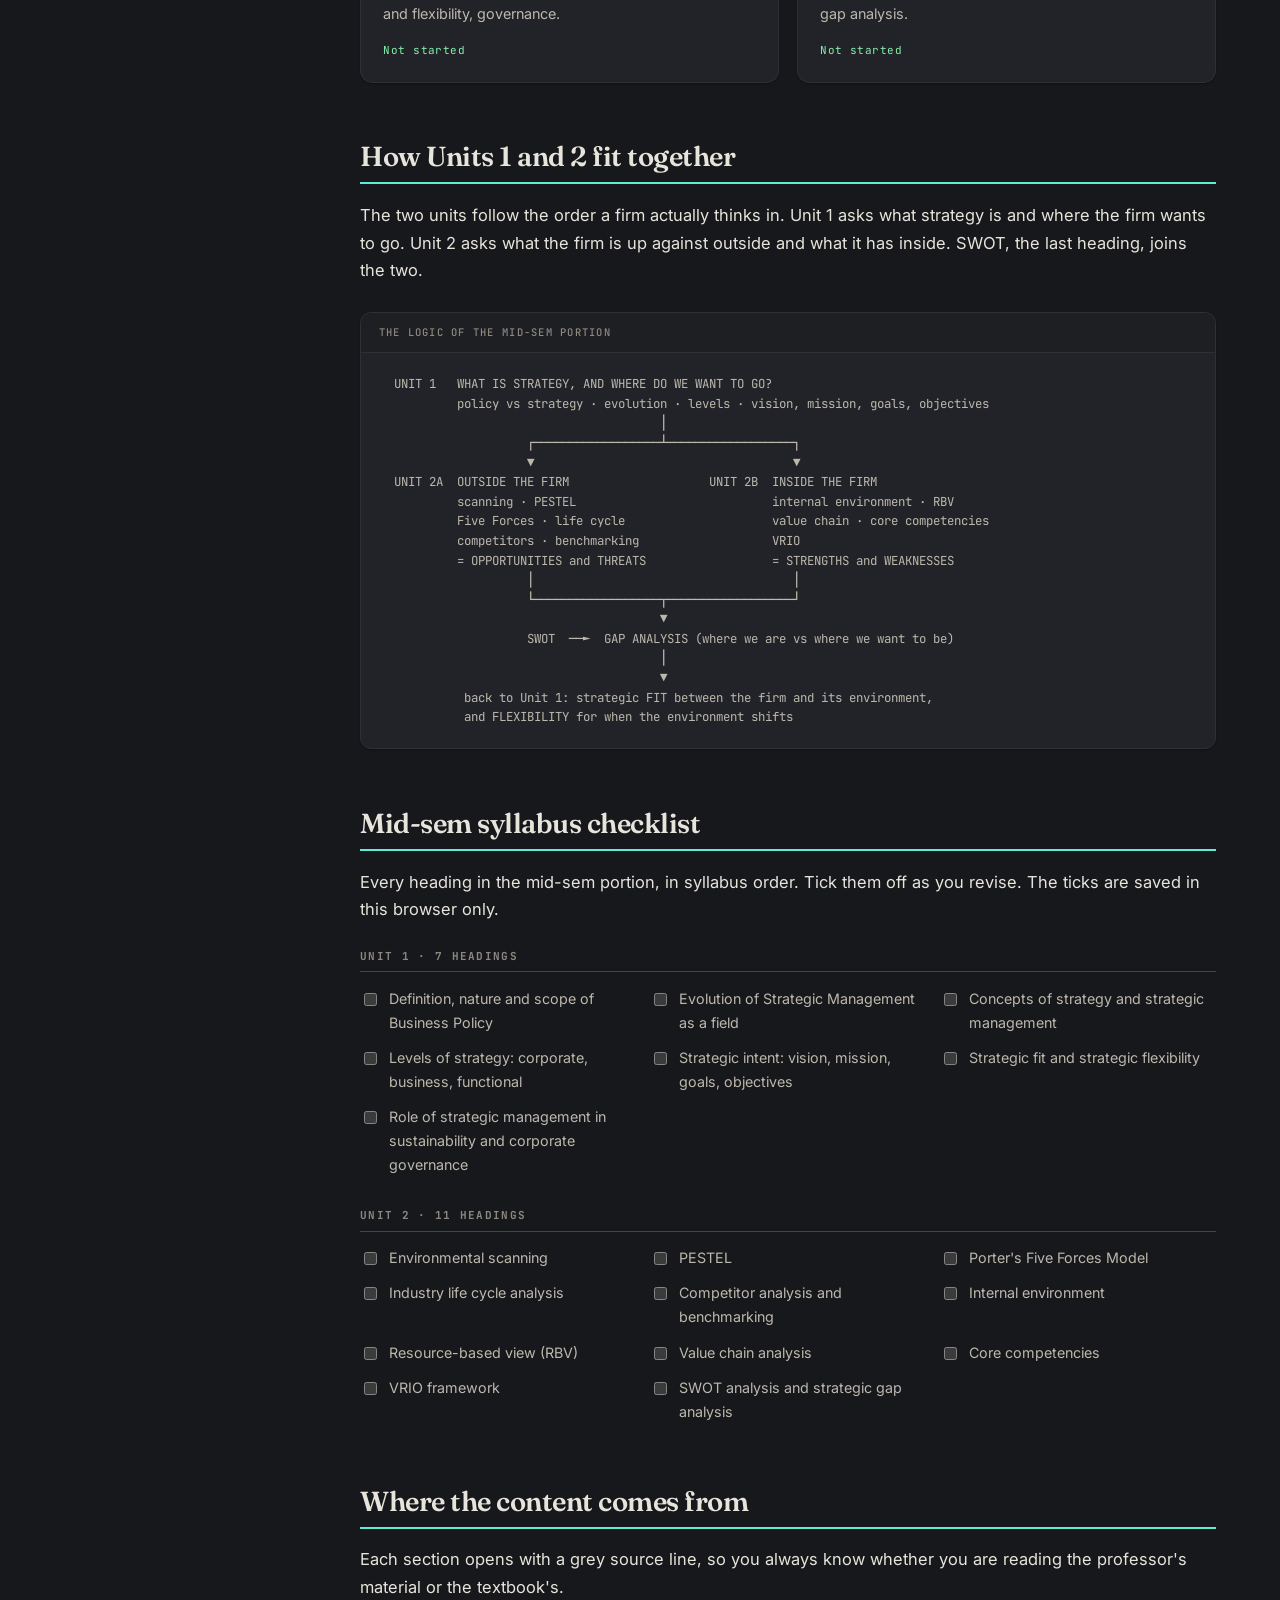
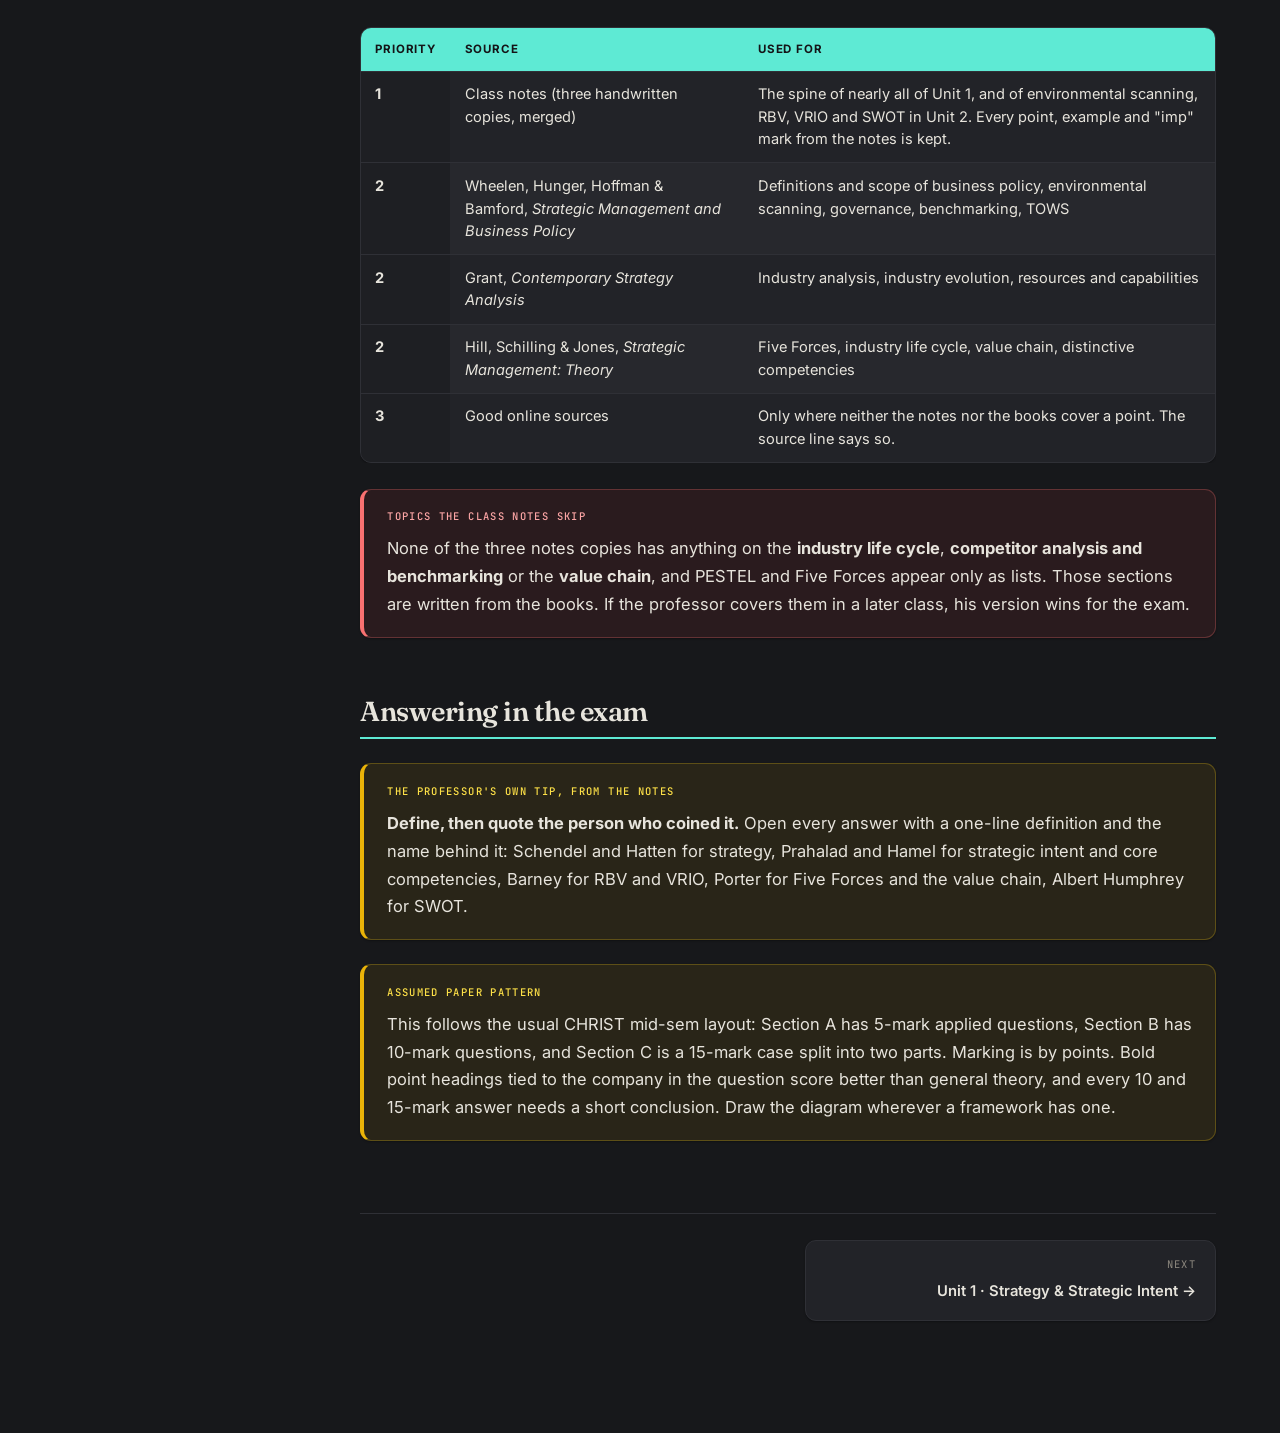
==== commit a6e4451b: "Add highlighter (select text, pick a colour) and progress on home cards" ====
--- a/index.html
+++ b/index.html
@@ -4,8 +4,8 @@
 <meta charset="utf-8">
 <meta name="viewport" content="width=device-width, initial-scale=1">
 <title>Business Policy &amp; Strategic Management · Mid-sem Study Guide</title>
-<link rel="stylesheet" href="assets/style.css?v=1">
-<script src="assets/study.js?v=1"></script>
+<link rel="stylesheet" href="assets/style.css?v=2">
+<script src="assets/study.js?v=2"></script>
 </head>
 <body data-unit="0">
 <div class="shell">
@@ -57,19 +57,19 @@
   <p>Unit 2 has 11 headings, so it is split into two pages: the environment outside the firm, then the firm itself.</p>
 
   <div class="unit-grid">
-    <a class="unit-card" data-u="1" href="unit1.html">
+    <a class="unit-card" data-u="1" data-page="unit1.html" href="unit1.html">
       <div class="uc-top"><span class="uc-n">Unit 1</span><span class="uc-hrs">7 headings</span></div>
       <h3>Strategy, Strategic Management and Strategic Intent</h3>
       <p>What business policy and strategy are, how the field grew, the three levels of strategy, vision to objectives, fit versus flexibility, and the link to sustainability and governance.</p>
       <div class="uc-tags"><span>Levels of strategy</span><span>Strategic intent</span><span>Fit trap</span><span>Triple bottom line</span></div>
     </a>
-    <a class="unit-card" data-u="2" href="unit2a.html">
+    <a class="unit-card" data-u="2" data-page="unit2a.html" href="unit2a.html">
       <div class="uc-top"><span class="uc-n">Unit 2A</span><span class="uc-hrs">5 headings</span></div>
       <h3>The External Environment</h3>
       <p>Scanning the environment, the PESTEL factors, Porter's Five Forces, the industry life cycle, and how to study competitors and benchmark against them.</p>
       <div class="uc-tags"><span>PESTEL</span><span>Five Forces</span><span>Life cycle</span><span>Benchmarking</span></div>
     </a>
-    <a class="unit-card" data-u="3" href="unit2b.html">
+    <a class="unit-card" data-u="3" data-page="unit2b.html" href="unit2b.html">
       <div class="uc-top"><span class="uc-n">Unit 2B</span><span class="uc-hrs">6 headings</span></div>
       <h3>The Internal Environment and SWOT</h3>
       <p>Resources and capabilities, the resource-based view, the value chain, core competencies, VRIO, and SWOT with strategic gap analysis to pull it all together.</p>
@@ -80,12 +80,12 @@
   <h2 class="sec" id="qbank">Question bank</h2>
   <p>Exam-style 5, 10 and 15-mark questions, each with a model answer behind a Show answer button and a marking scheme.</p>
   <div class="unit-grid">
-    <a class="unit-card" data-u="1" href="qbank-unit1.html">
+    <a class="unit-card" data-u="1" data-page="qbank-unit1.html" href="qbank-unit1.html">
       <div class="uc-top"><span class="uc-n">Unit 1</span><span class="uc-hrs">Questions</span></div>
       <h3>Strategy and Strategic Intent</h3>
       <p>Policy vs strategy, evolution, the strategic management process, levels, vision and mission, fit and flexibility, governance.</p>
     </a>
-    <a class="unit-card" data-u="2" href="qbank-unit2.html">
+    <a class="unit-card" data-u="2" data-page="qbank-unit2.html" href="qbank-unit2.html">
       <div class="uc-top"><span class="uc-n">Unit 2</span><span class="uc-hrs">Questions</span></div>
       <h3>Environment Analysis</h3>
       <p>Scanning, PESTEL, Five Forces, life cycle, competitors, RBV, value chain, core competencies, VRIO, SWOT and gap analysis.</p>
--- a/assets/style.css
+++ b/assets/style.css
@@ -907,3 +907,50 @@
   h2.sec { break-after: avoid; }
   figure.dia pre { font-size: 8pt; }
 }
+
+
+/* ---------- highlighter ---------- */
+mark.hl { color: inherit; border-radius: 3px; padding: 0 1px; cursor: pointer; box-decoration-break: clone; -webkit-box-decoration-break: clone; transition: outline-color .3s; }
+mark.hl-yellow { background: #fff0a0; }
+mark.hl-green  { background: #c8f1d1; }
+mark.hl-pink   { background: #ffd3e3; }
+mark.hl-blue   { background: #cfe5ff; }
+html[data-theme="dark"] mark.hl-yellow { background: rgba(250,204,21,.34); }
+html[data-theme="dark"] mark.hl-green  { background: rgba(74,222,128,.28); }
+html[data-theme="dark"] mark.hl-pink   { background: rgba(244,114,182,.32); }
+html[data-theme="dark"] mark.hl-blue   { background: rgba(96,165,250,.33); }
+mark.hl.hl-flash { outline: 2px solid var(--accent); outline-offset: 2px; }
+.hl-pop {
+  position: absolute; z-index: 60;
+  display: flex; align-items: center; gap: .4rem;
+  padding: .4rem .5rem;
+  background: var(--surface); border: 1px solid var(--rule-strong); border-radius: 12px;
+  box-shadow: var(--shadow-md);
+}
+.hl-pop[hidden] { display: none; }
+.hl-pop .sw { width: 22px; height: 22px; border-radius: 50%; border: 2px solid var(--surface); box-shadow: 0 0 0 1px var(--rule-strong); cursor: pointer; padding: 0; }
+.hl-pop .sw:hover { transform: scale(1.12); }
+.hl-pop .sw.on { box-shadow: 0 0 0 2px var(--ink); }
+.sw-yellow, .dot.hl-yellow { background: #facc15; }
+.sw-green,  .dot.hl-green  { background: #4ade80; }
+.sw-pink,   .dot.hl-pink   { background: #f472b6; }
+.sw-blue,   .dot.hl-blue   { background: #60a5fa; }
+.hl-pop .hl-del { font: 600 12px/1 var(--sans); color: var(--warn-label); background: transparent; border: 1px solid var(--rule); border-radius: 7px; padding: .4rem .6rem; margin-left: .2rem; cursor: pointer; }
+.sb-hl .hl-count { position: absolute; top: 1px; right: 0; font: 700 9.5px/1 var(--mono); color: var(--accent); }
+.hl-panel {
+  position: fixed; z-index: 55; right: 18px; top: 64px;
+  width: min(360px, calc(100vw - 36px)); max-height: 72vh; overflow: auto;
+  background: var(--surface); border: 1px solid var(--rule-strong); border-radius: 12px;
+  box-shadow: var(--shadow-md); padding: .8rem .9rem 1rem;
+}
+.hl-panel[hidden] { display: none; }
+.hl-head { display: flex; justify-content: space-between; align-items: center; margin-bottom: .6rem; font-size: 14px; }
+.hl-close { background: transparent; border: 0; color: var(--ink-faint); font-size: 20px; line-height: 1; cursor: pointer; }
+.hl-empty { font-size: 13.5px; color: var(--ink-soft); margin: 0; }
+.hl-item { display: grid; grid-template-columns: 12px 1fr auto; gap: .55rem; align-items: start; width: 100%; text-align: left; background: transparent; border: 0; border-top: 1px solid var(--rule); padding: .55rem .2rem; cursor: pointer; color: var(--ink); font: 13.5px/1.45 var(--sans); }
+.hl-item:hover { background: var(--hover); }
+.hl-item .dot { width: 10px; height: 10px; border-radius: 50%; margin-top: .3rem; }
+.hl-item .hl-where { font: 500 10.5px/1.6 var(--mono); color: var(--ink-faint); white-space: nowrap; }
+.hl-clear { margin-top: .7rem; width: 100%; font: 600 12.5px/1 var(--sans); color: var(--warn-label); background: transparent; border: 1px solid var(--rule); border-radius: 8px; padding: .55rem; cursor: pointer; }
+.uc-prog { display: block; margin-top: .8rem; font-family: var(--mono); font-size: 11px; letter-spacing: .04em; color: var(--done); }
+@media print { .hl-pop, .hl-panel { display: none !important; } }
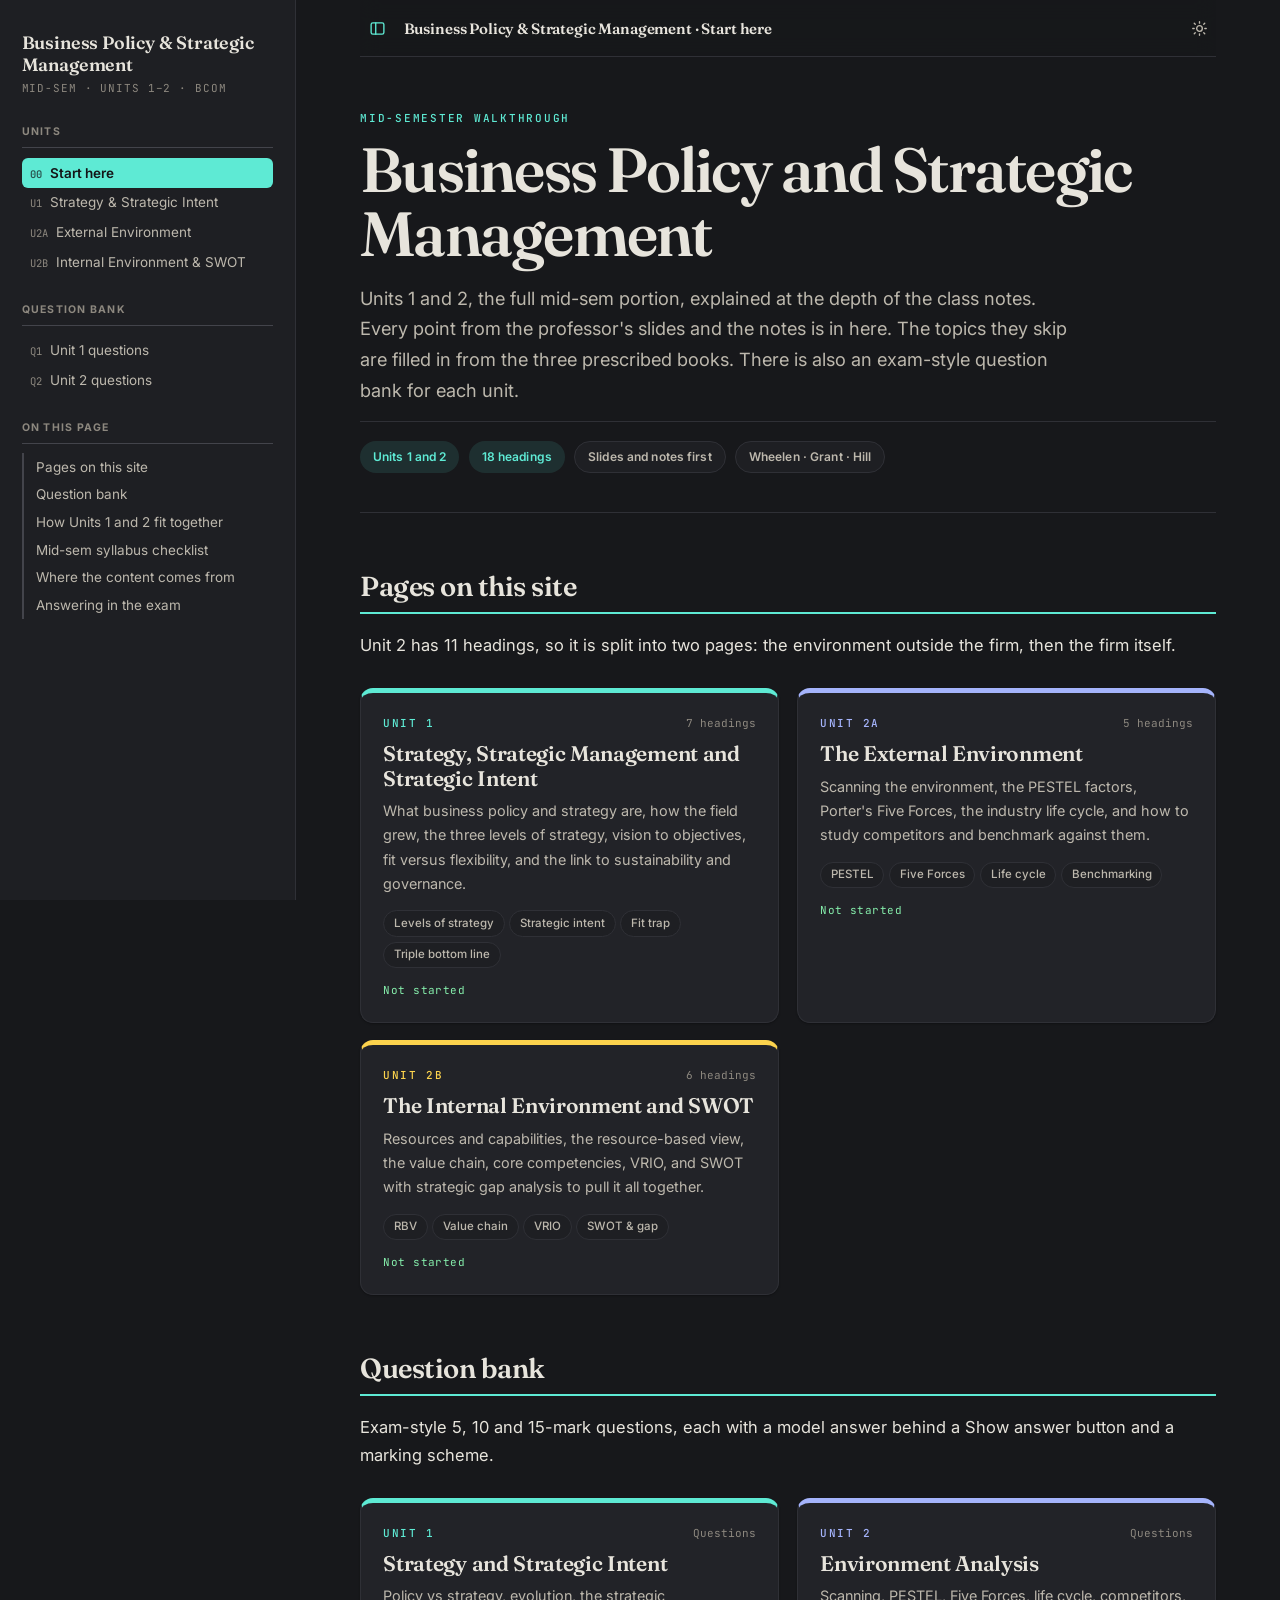
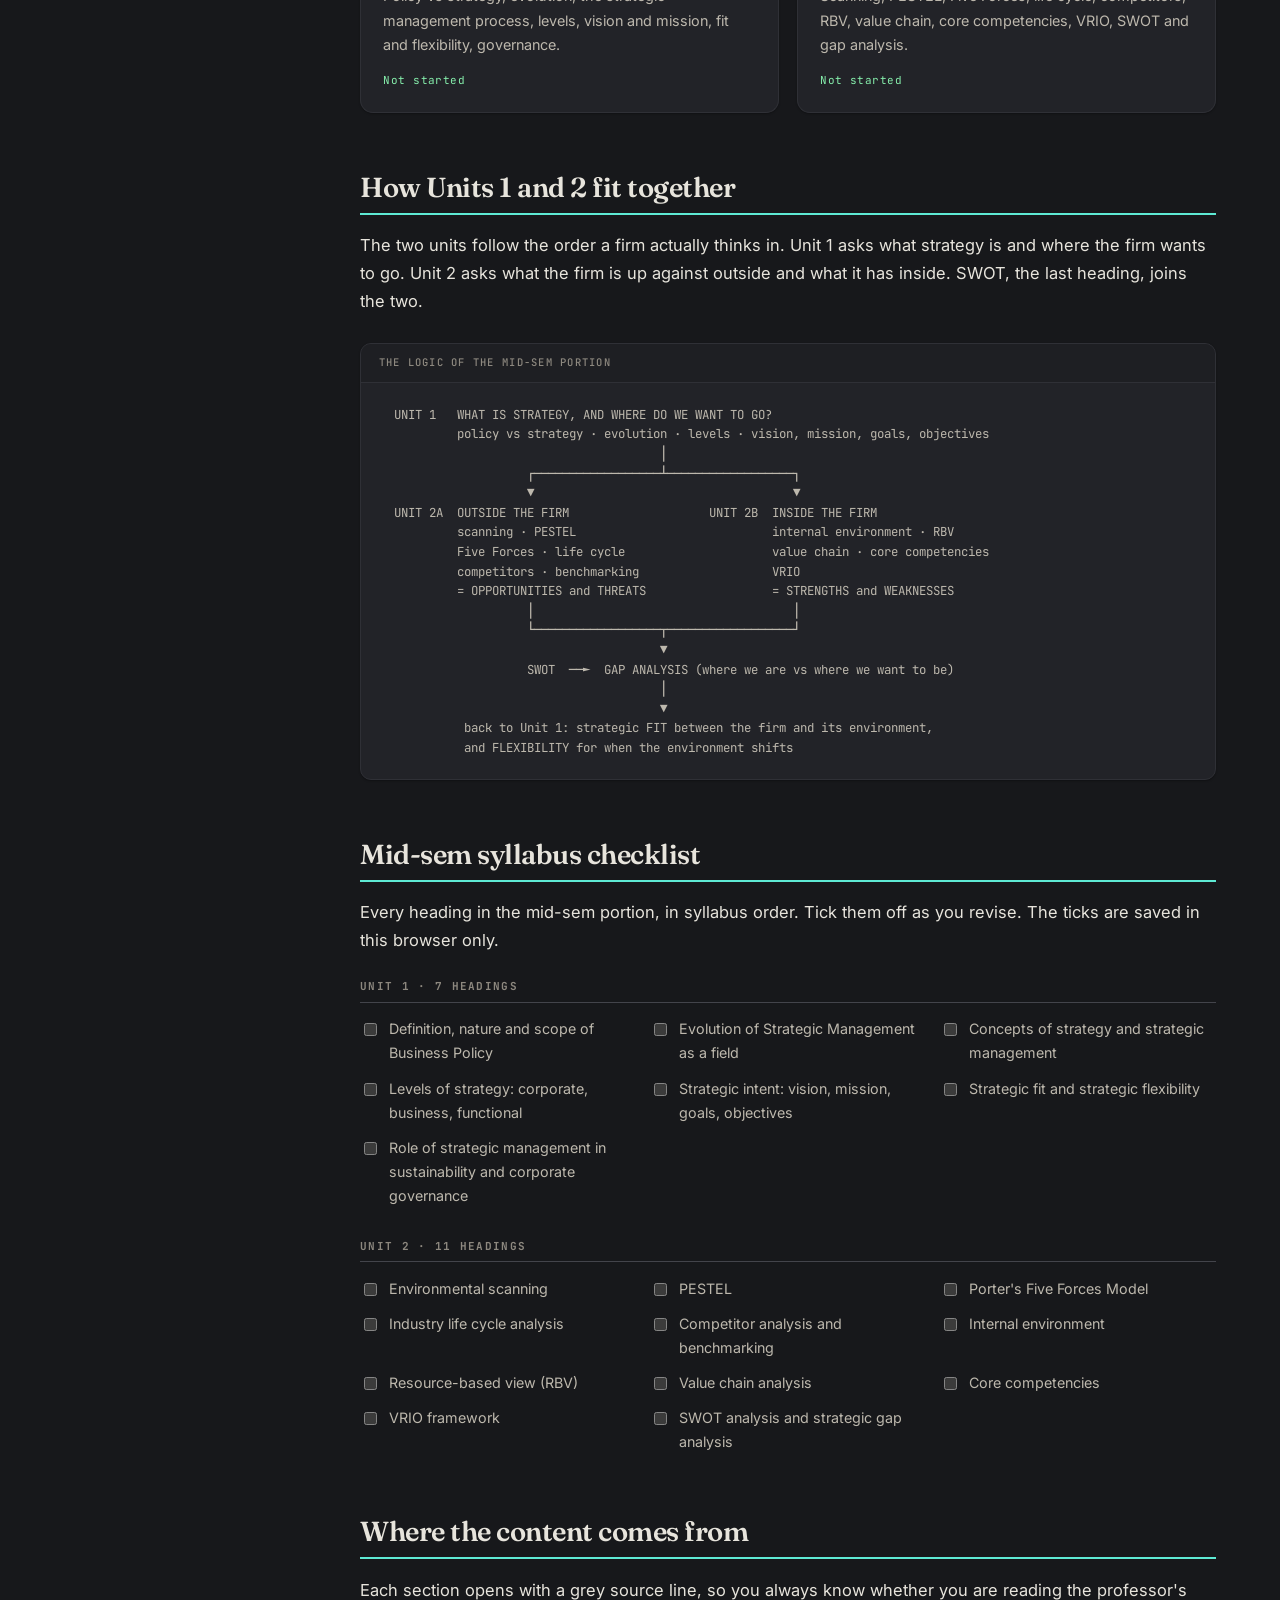
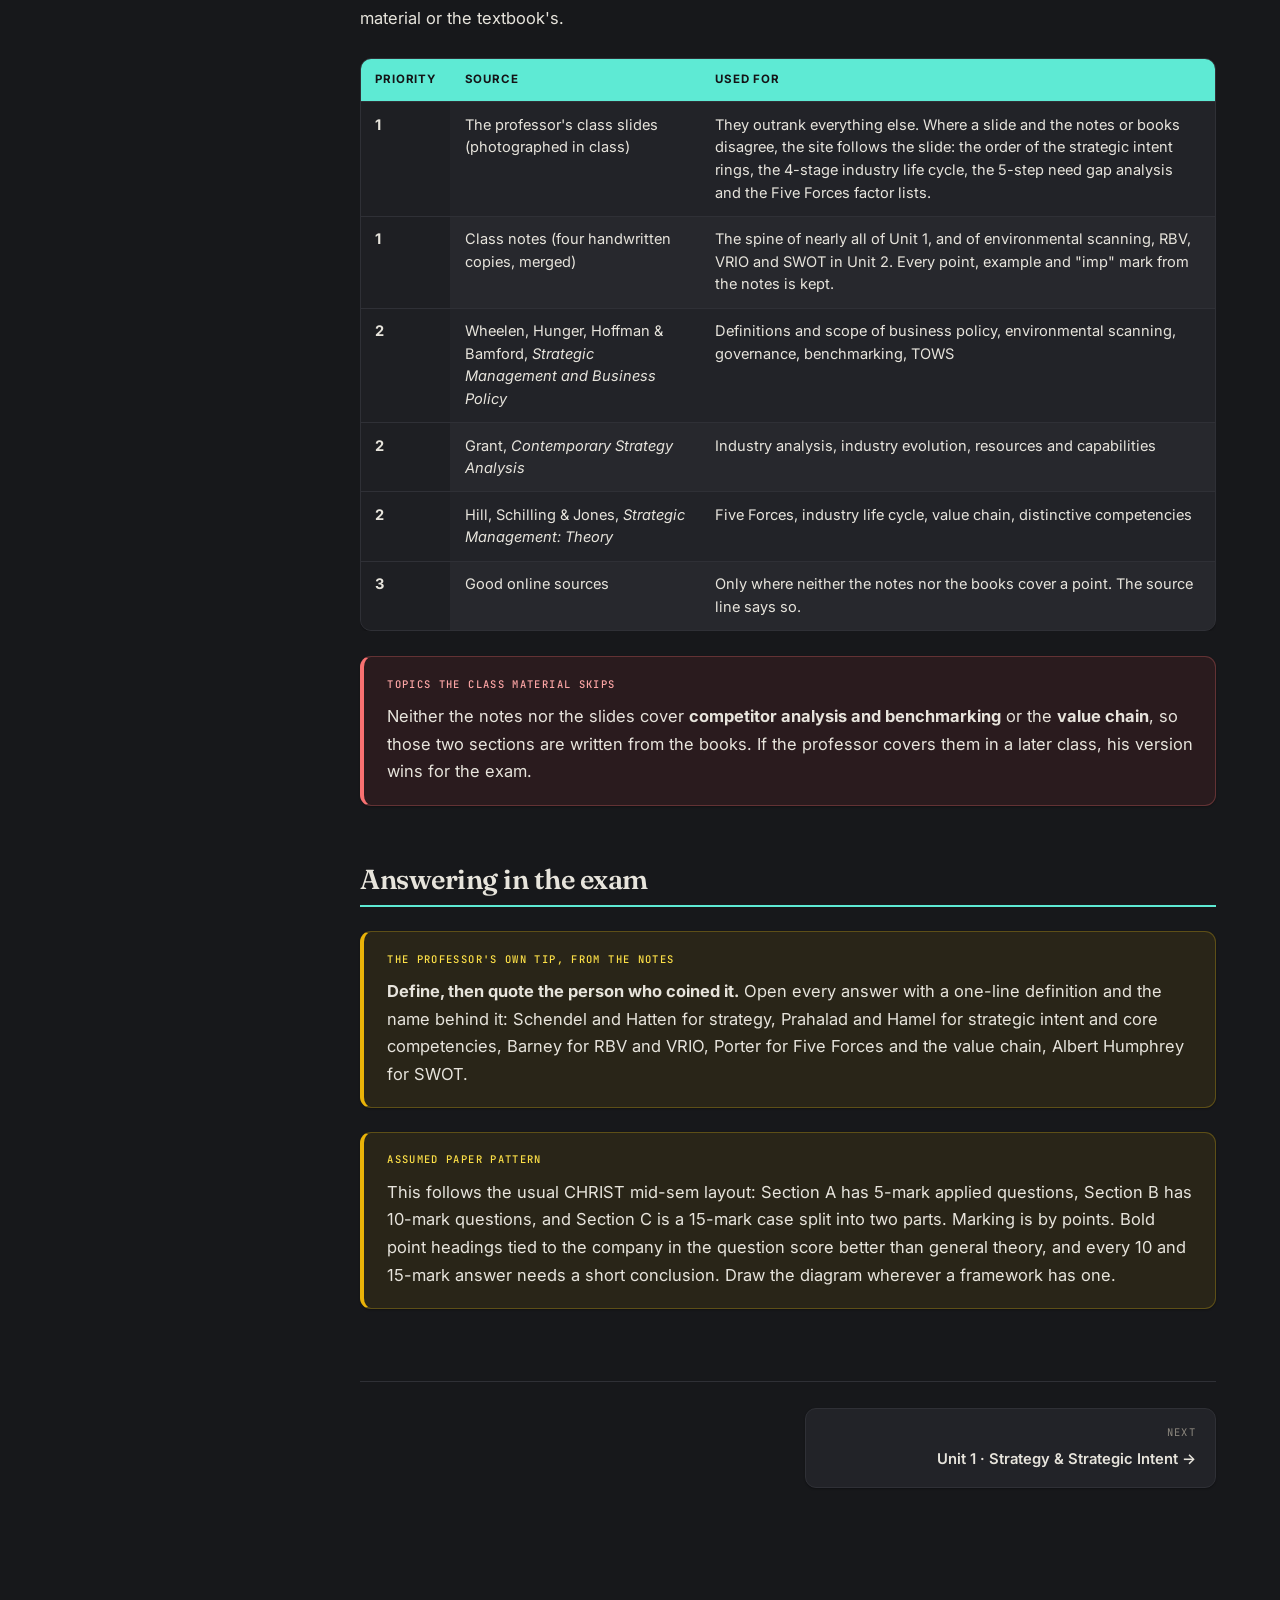
==== commit 35cf4c8e: "Add content from the professor's class slides; follow slides where they differ" ====
--- a/index.html
+++ b/index.html
@@ -44,11 +44,11 @@
   <div class="hero">
     <div class="mh-eyebrow">Mid-semester walkthrough</div>
     <h1>Business Policy and Strategic Management</h1>
-    <p class="lede">Units 1 and 2, the full mid-sem portion, explained at the depth of the class notes. Every point from the notes is in here. The topics the notes skip are filled in from the three prescribed books. There is also an exam-style question bank for each unit.</p>
+    <p class="lede">Units 1 and 2, the full mid-sem portion, explained at the depth of the class notes. Every point from the professor's slides and the notes is in here. The topics they skip are filled in from the three prescribed books. There is also an exam-style question bank for each unit.</p>
     <div class="mh-meta">
       <span class="chip">Units 1 and 2</span>
       <span class="chip">18 headings</span>
-      <span class="chip plain">Class notes first</span>
+      <span class="chip plain">Slides and notes first</span>
       <span class="chip plain">Wheelen · Grant · Hill</span>
     </div>
   </div>
@@ -160,7 +160,8 @@
   <table>
     <thead><tr><th>Priority</th><th>Source</th><th>Used for</th></tr></thead>
     <tbody>
-      <tr><th>1</th><td>Class notes (three handwritten copies, merged)</td><td>The spine of nearly all of Unit 1, and of environmental scanning, RBV, VRIO and SWOT in Unit 2. Every point, example and "imp" mark from the notes is kept.</td></tr>
+      <tr><th>1</th><td>The professor's class slides (photographed in class)</td><td>They outrank everything else. Where a slide and the notes or books disagree, the site follows the slide: the order of the strategic intent rings, the 4-stage industry life cycle, the 5-step need gap analysis and the Five Forces factor lists.</td></tr>
+      <tr><th>1</th><td>Class notes (four handwritten copies, merged)</td><td>The spine of nearly all of Unit 1, and of environmental scanning, RBV, VRIO and SWOT in Unit 2. Every point, example and "imp" mark from the notes is kept.</td></tr>
       <tr><th>2</th><td>Wheelen, Hunger, Hoffman &amp; Bamford, <em>Strategic Management and Business Policy</em></td><td>Definitions and scope of business policy, environmental scanning, governance, benchmarking, TOWS</td></tr>
       <tr><th>2</th><td>Grant, <em>Contemporary Strategy Analysis</em></td><td>Industry analysis, industry evolution, resources and capabilities</td></tr>
       <tr><th>2</th><td>Hill, Schilling &amp; Jones, <em>Strategic Management: Theory</em></td><td>Five Forces, industry life cycle, value chain, distinctive competencies</td></tr>
@@ -170,8 +171,8 @@
   </div>
 
   <div class="box warn">
-    <span class="box-label">Topics the class notes skip</span>
-    <p>None of the three notes copies has anything on the <strong>industry life cycle</strong>, <strong>competitor analysis and benchmarking</strong> or the <strong>value chain</strong>, and PESTEL and Five Forces appear only as lists. Those sections are written from the books. If the professor covers them in a later class, his version wins for the exam.</p>
+    <span class="box-label">Topics the class material skips</span>
+    <p>Neither the notes nor the slides cover <strong>competitor analysis and benchmarking</strong> or the <strong>value chain</strong>, so those two sections are written from the books. If the professor covers them in a later class, his version wins for the exam.</p>
   </div>
 
   <h2 class="sec" id="exam">Answering in the exam</h2>
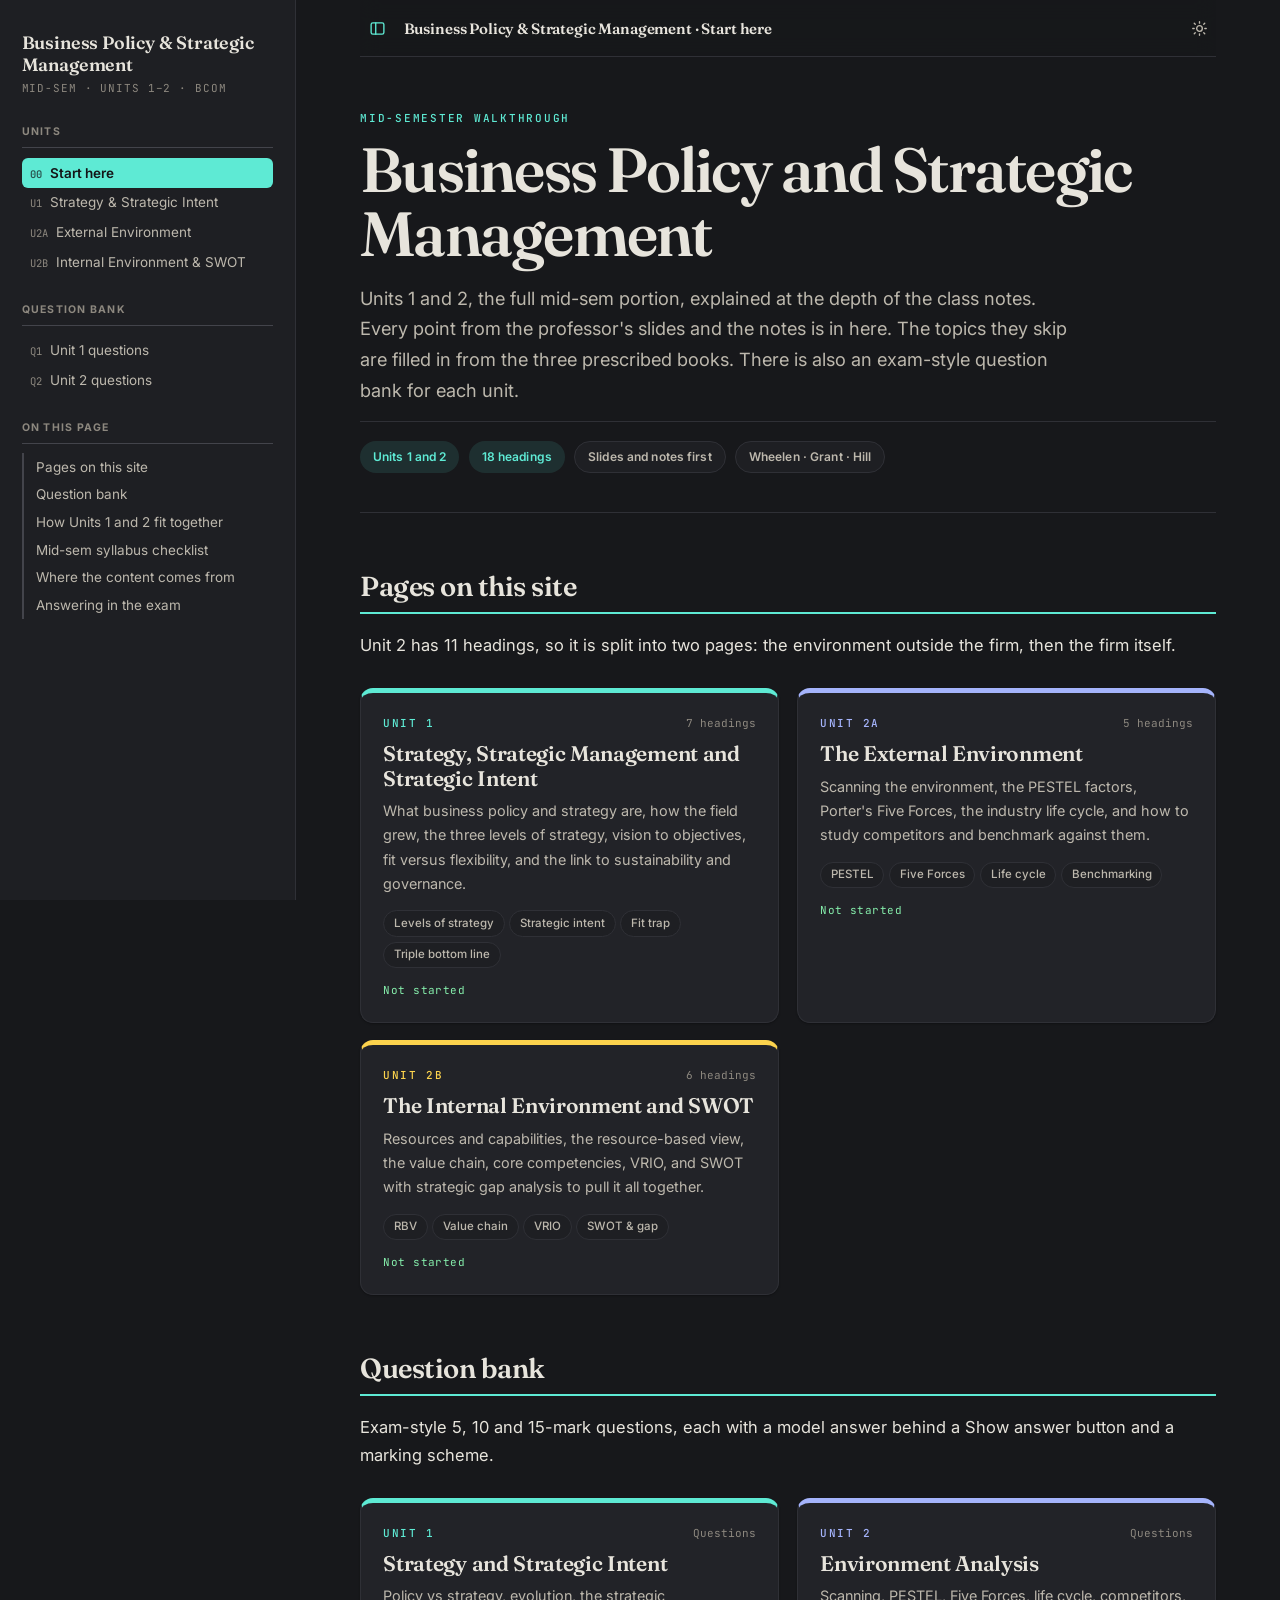
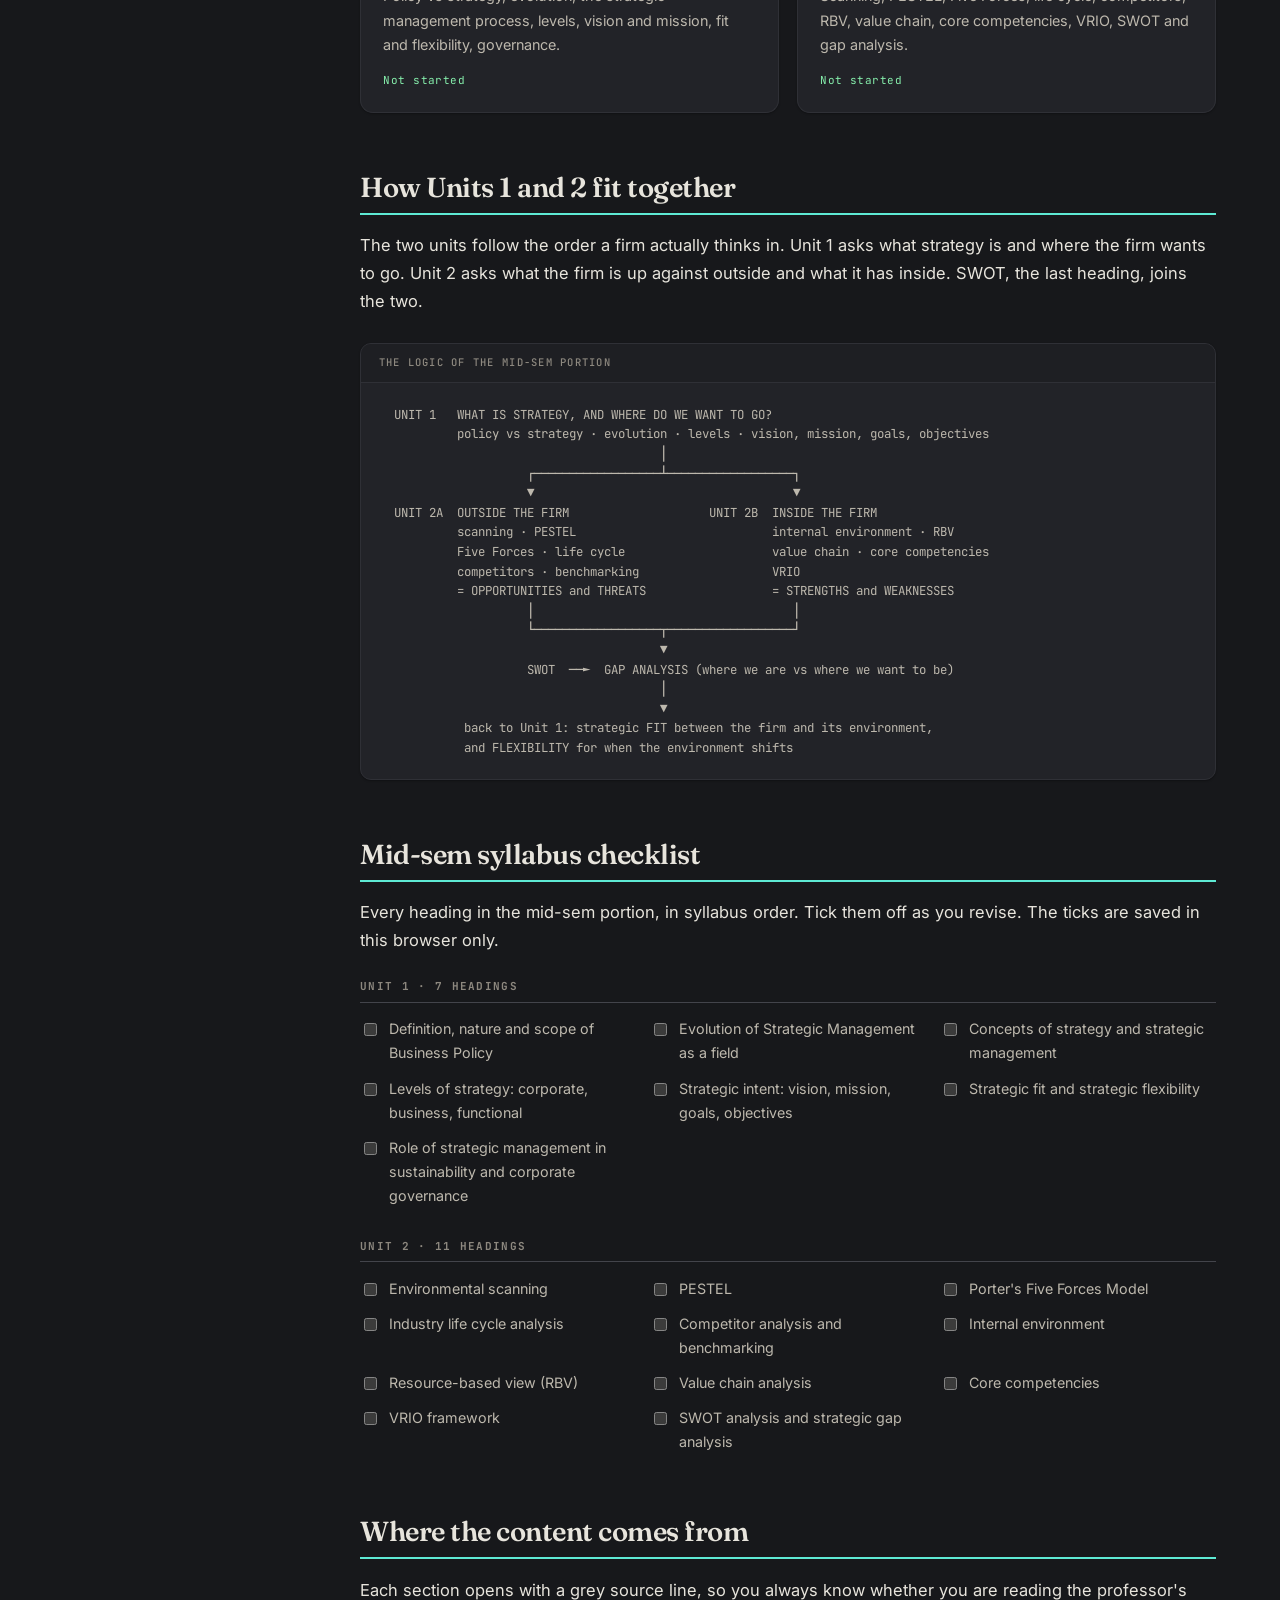
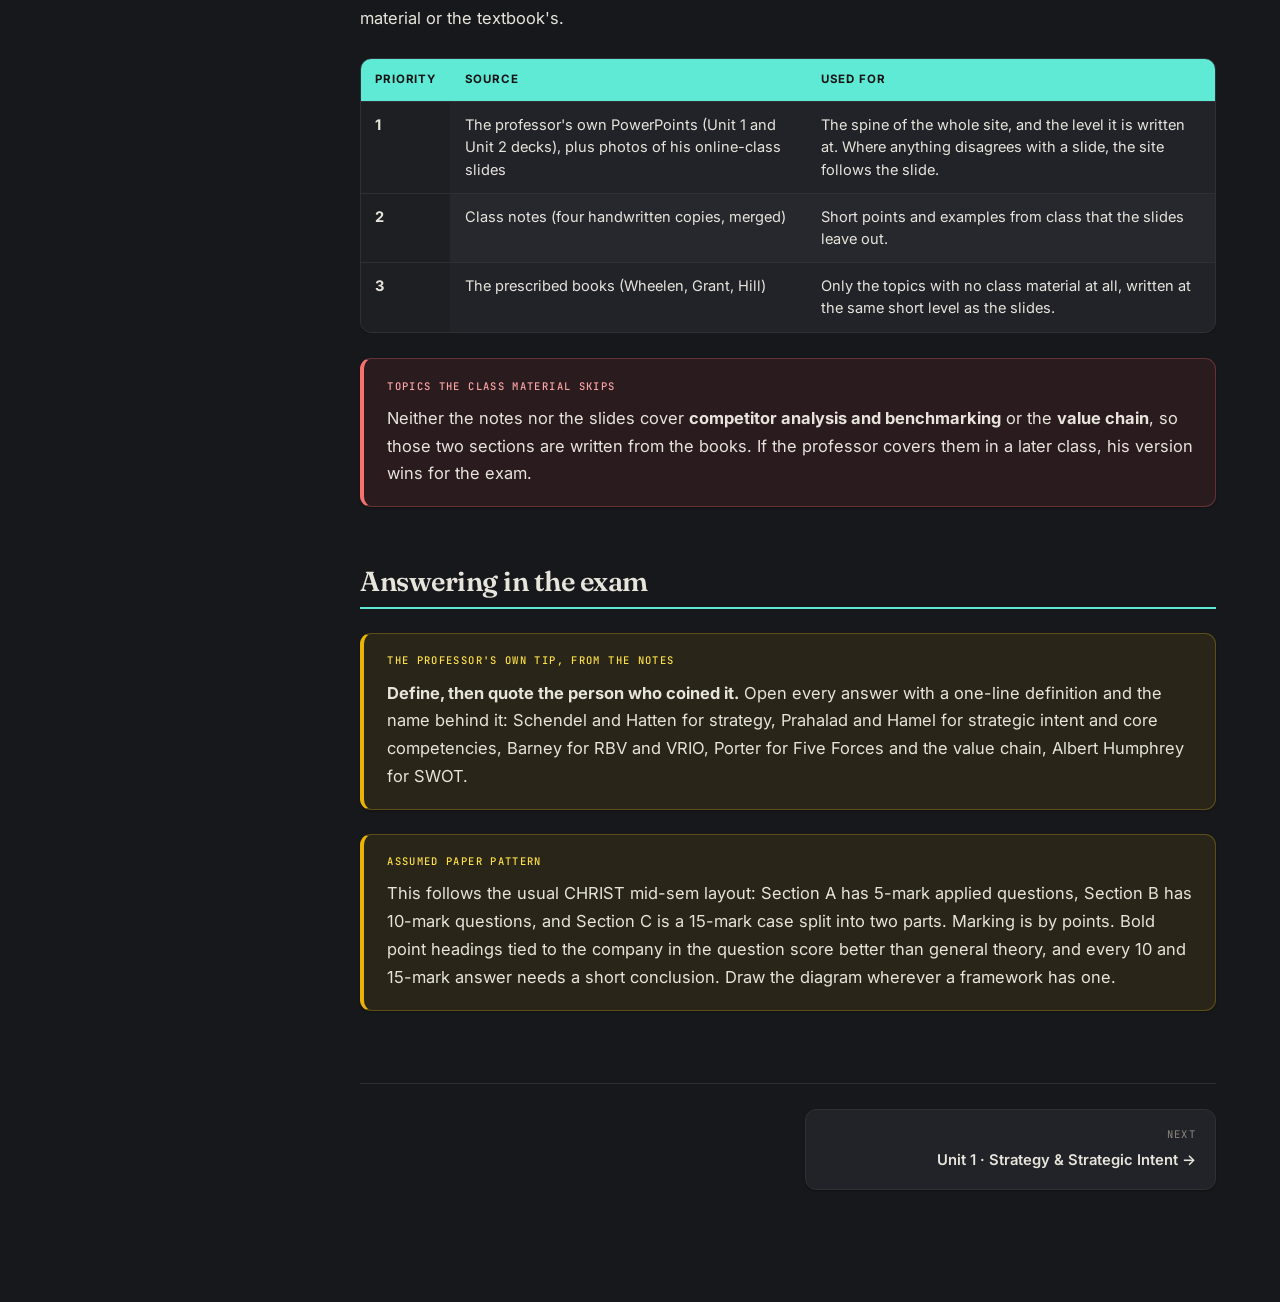
==== commit 7f067d8c: "Rewrite to the level of the professor's Unit 1 and Unit 2 decks; cases cut to briefs" ====
--- a/index.html
+++ b/index.html
@@ -160,12 +160,9 @@
   <table>
     <thead><tr><th>Priority</th><th>Source</th><th>Used for</th></tr></thead>
     <tbody>
-      <tr><th>1</th><td>The professor's class slides (photographed in class)</td><td>They outrank everything else. Where a slide and the notes or books disagree, the site follows the slide: the order of the strategic intent rings, the 4-stage industry life cycle, the 5-step need gap analysis and the Five Forces factor lists.</td></tr>
-      <tr><th>1</th><td>Class notes (four handwritten copies, merged)</td><td>The spine of nearly all of Unit 1, and of environmental scanning, RBV, VRIO and SWOT in Unit 2. Every point, example and "imp" mark from the notes is kept.</td></tr>
-      <tr><th>2</th><td>Wheelen, Hunger, Hoffman &amp; Bamford, <em>Strategic Management and Business Policy</em></td><td>Definitions and scope of business policy, environmental scanning, governance, benchmarking, TOWS</td></tr>
-      <tr><th>2</th><td>Grant, <em>Contemporary Strategy Analysis</em></td><td>Industry analysis, industry evolution, resources and capabilities</td></tr>
-      <tr><th>2</th><td>Hill, Schilling &amp; Jones, <em>Strategic Management: Theory</em></td><td>Five Forces, industry life cycle, value chain, distinctive competencies</td></tr>
-      <tr><th>3</th><td>Good online sources</td><td>Only where neither the notes nor the books cover a point. The source line says so.</td></tr>
+      <tr><th>1</th><td>The professor's own PowerPoints (Unit 1 and Unit 2 decks), plus photos of his online-class slides</td><td>The spine of the whole site, and the level it is written at. Where anything disagrees with a slide, the site follows the slide.</td></tr>
+      <tr><th>2</th><td>Class notes (four handwritten copies, merged)</td><td>Short points and examples from class that the slides leave out.</td></tr>
+      <tr><th>3</th><td>The prescribed books (Wheelen, Grant, Hill)</td><td>Only the topics with no class material at all, written at the same short level as the slides.</td></tr>
     </tbody>
   </table>
   </div>
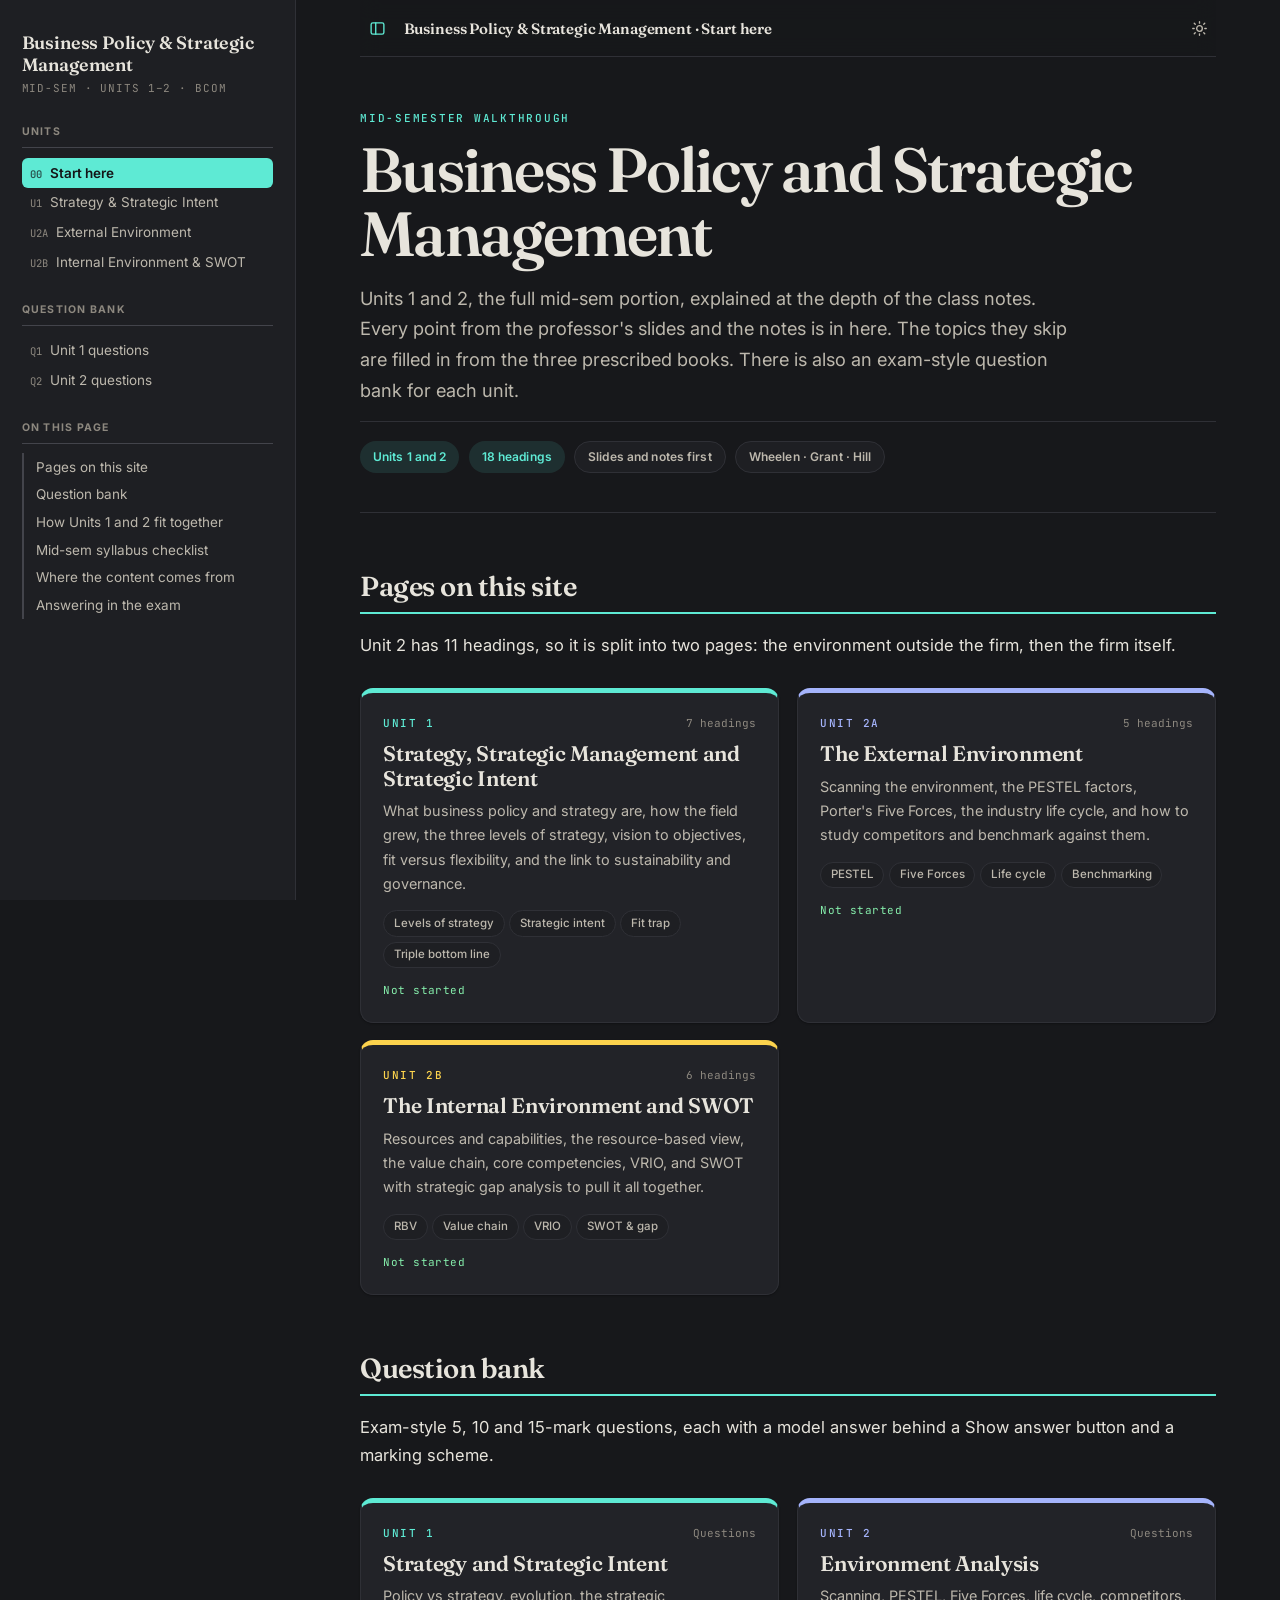
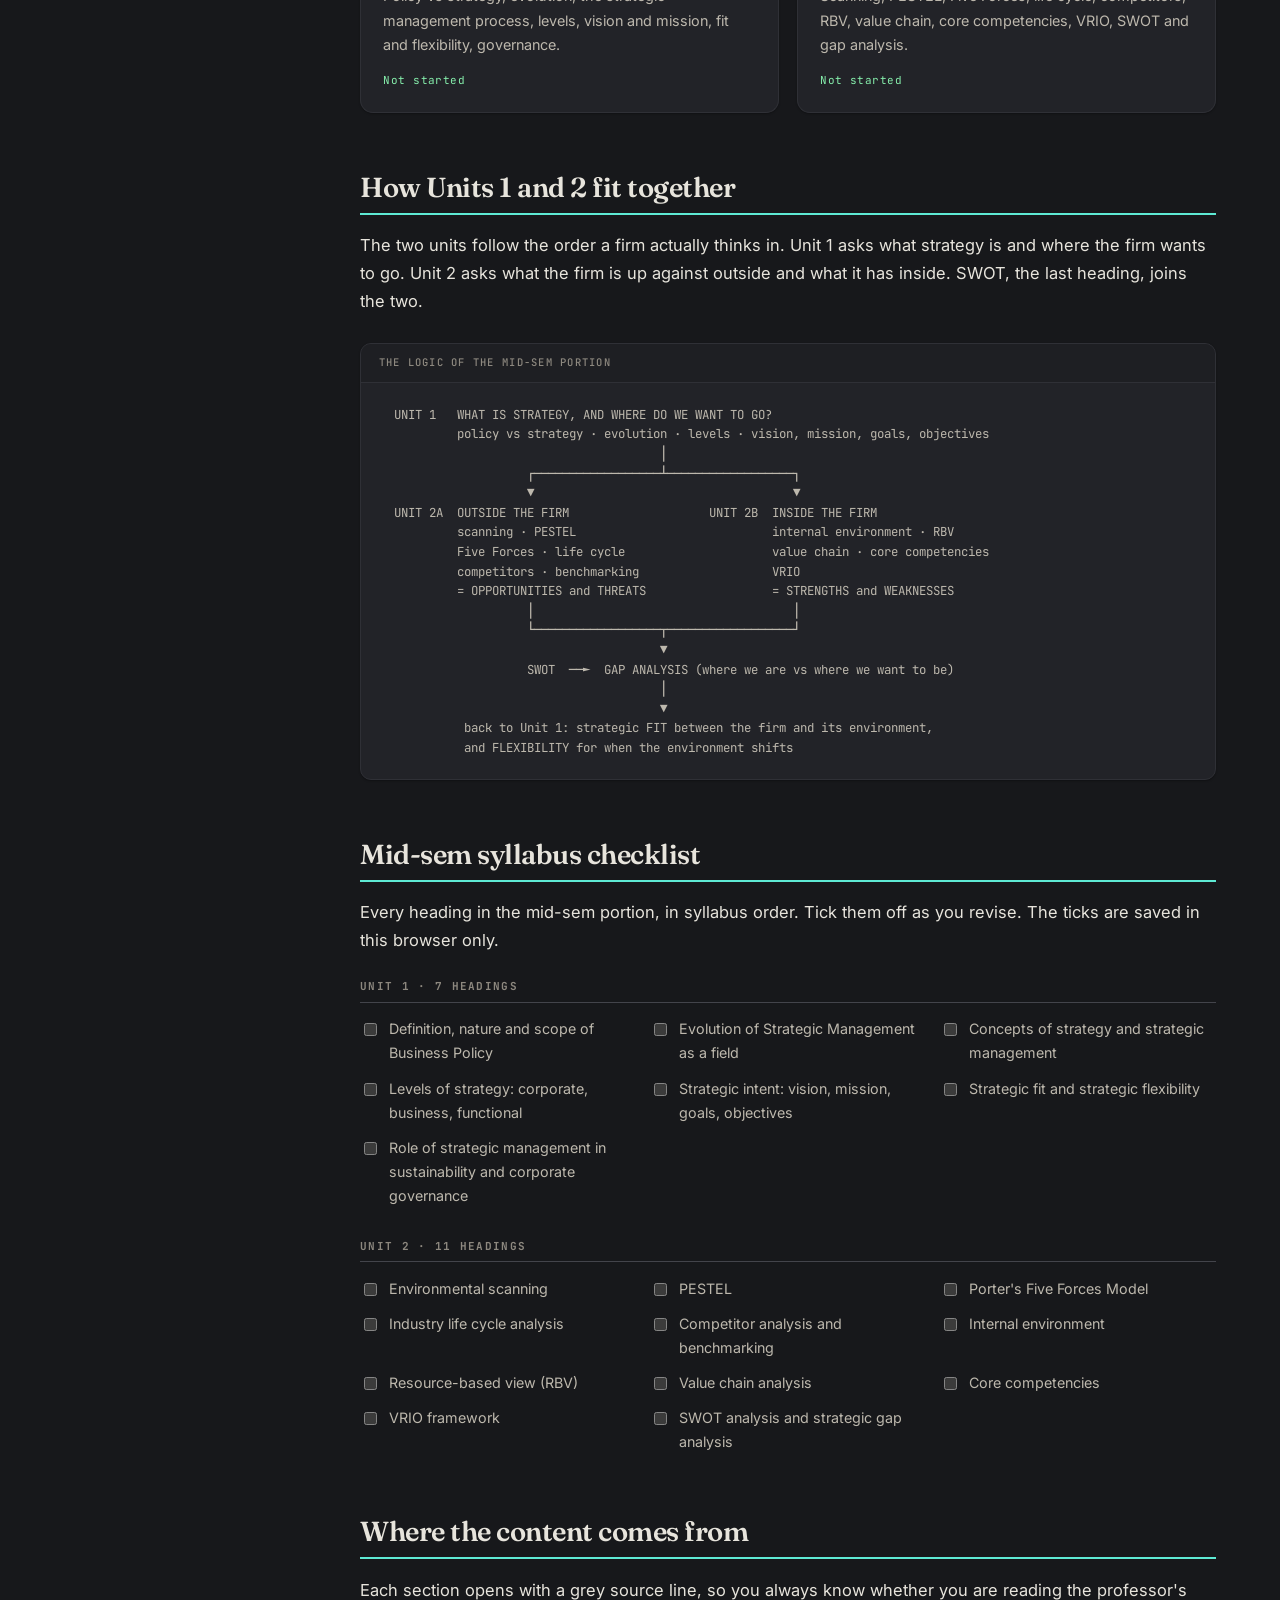
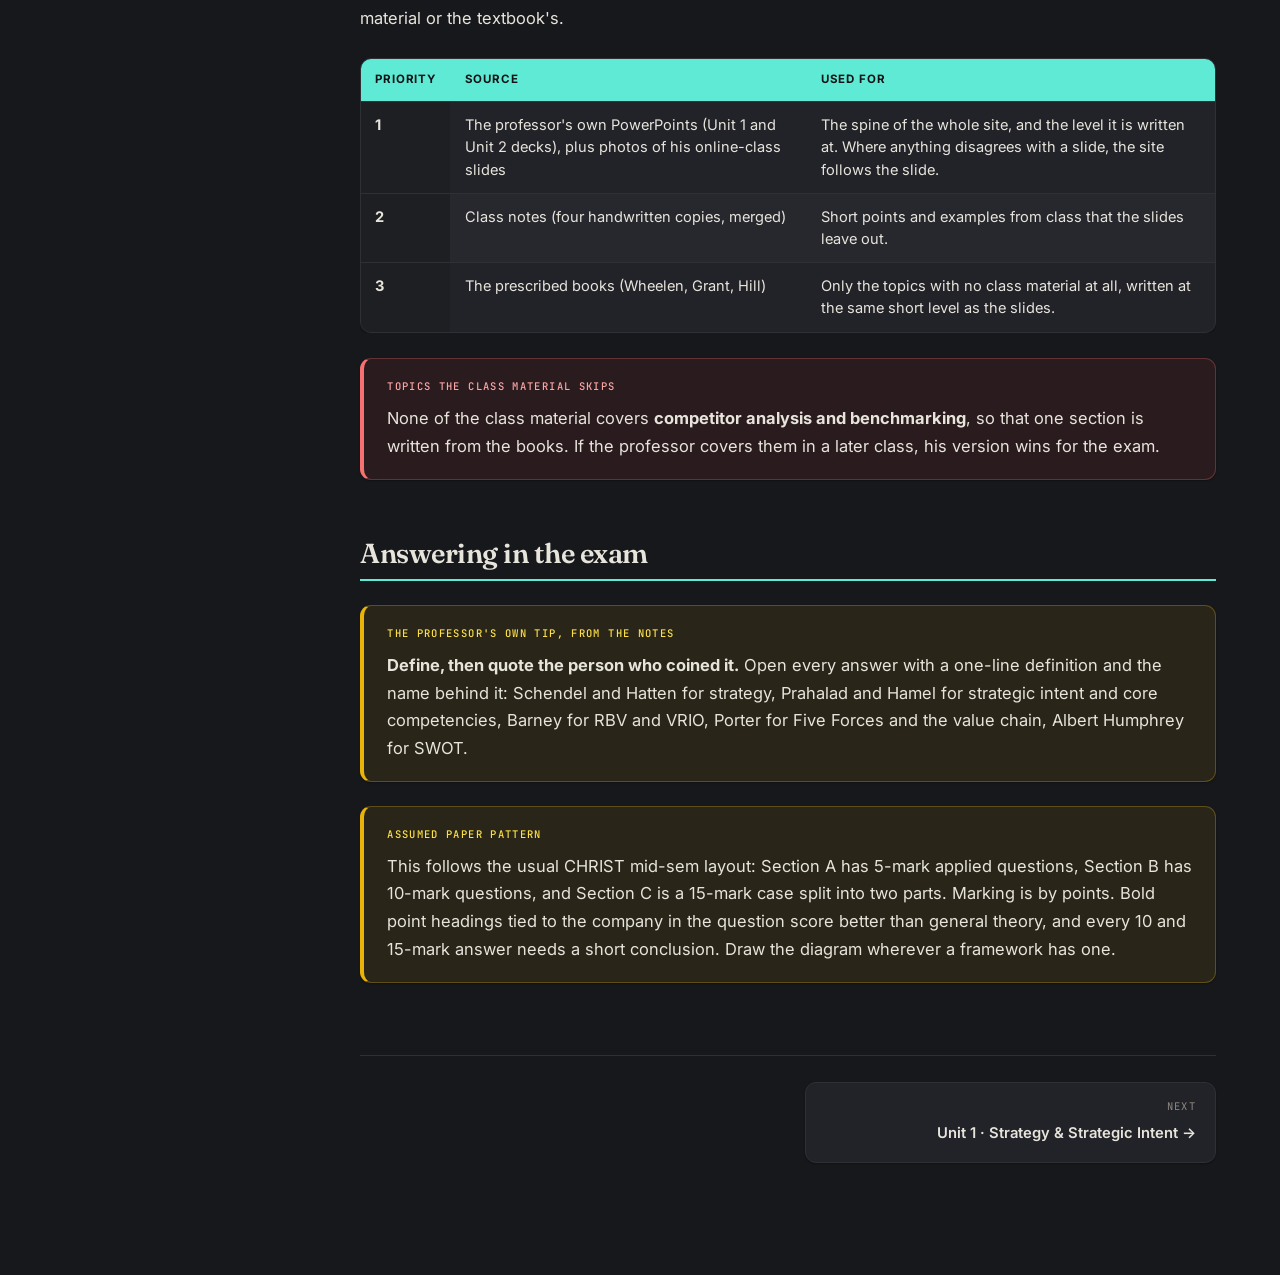
==== commit 58be8ff3: "Add the 25 Nov deck (RBV, value chain, core competencies) and the FlipGrid gap example" ====
--- a/index.html
+++ b/index.html
@@ -169,7 +169,7 @@
 
   <div class="box warn">
     <span class="box-label">Topics the class material skips</span>
-    <p>Neither the notes nor the slides cover <strong>competitor analysis and benchmarking</strong> or the <strong>value chain</strong>, so those two sections are written from the books. If the professor covers them in a later class, his version wins for the exam.</p>
+    <p>None of the class material covers <strong>competitor analysis and benchmarking</strong>, so that one section is written from the books. If the professor covers them in a later class, his version wins for the exam.</p>
   </div>
 
   <h2 class="sec" id="exam">Answering in the exam</h2>
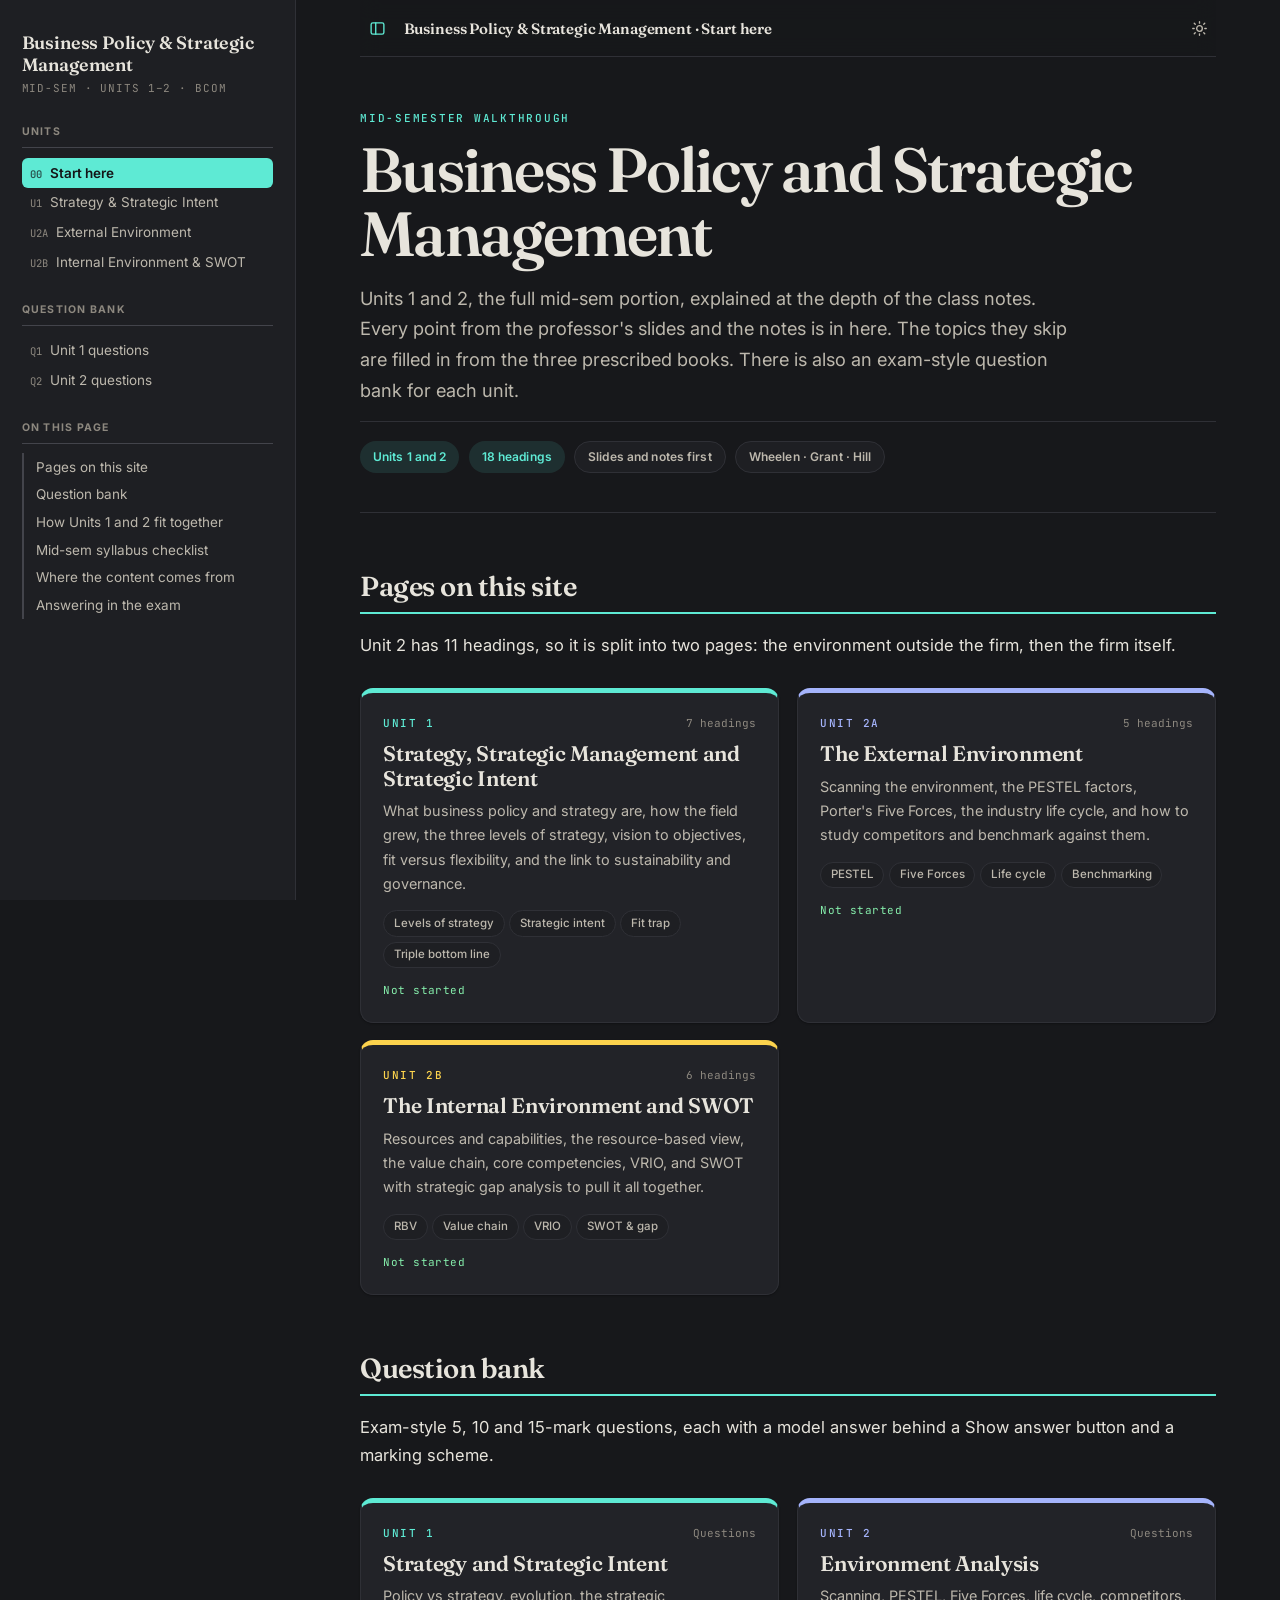
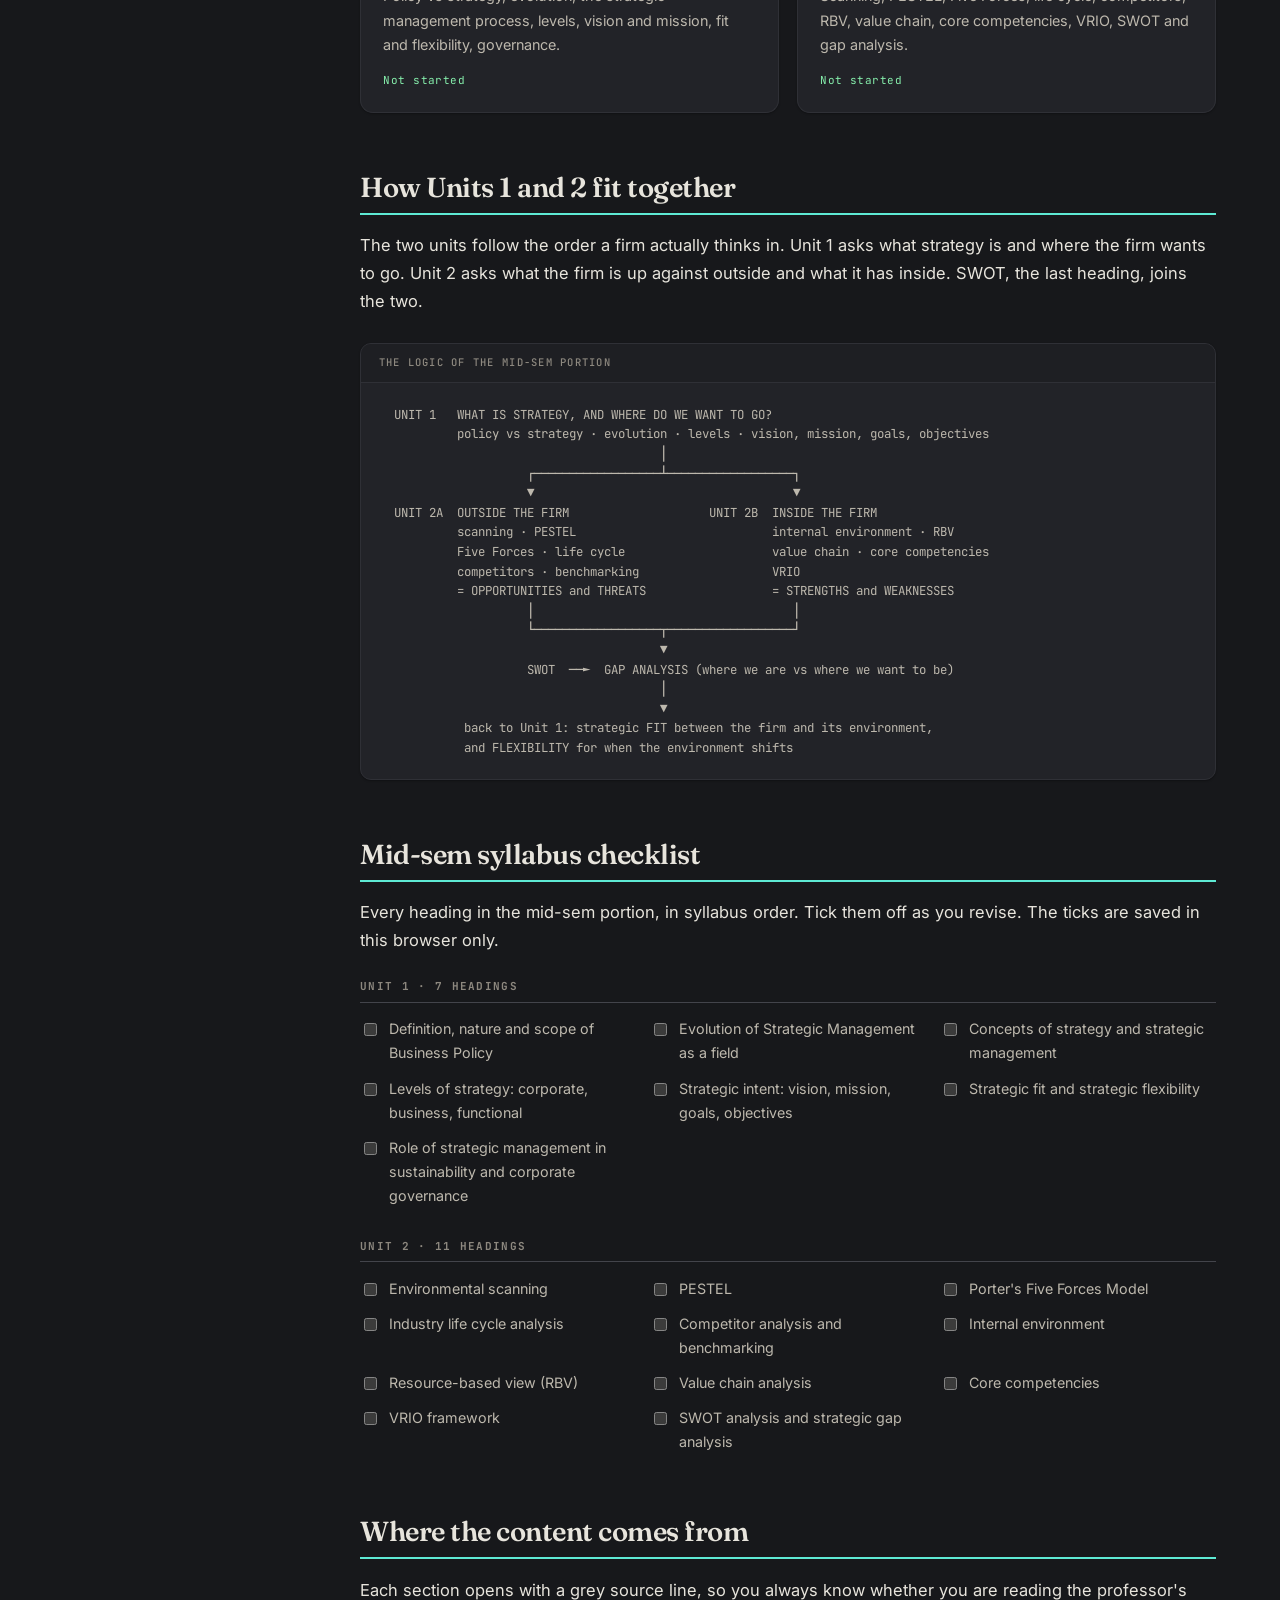
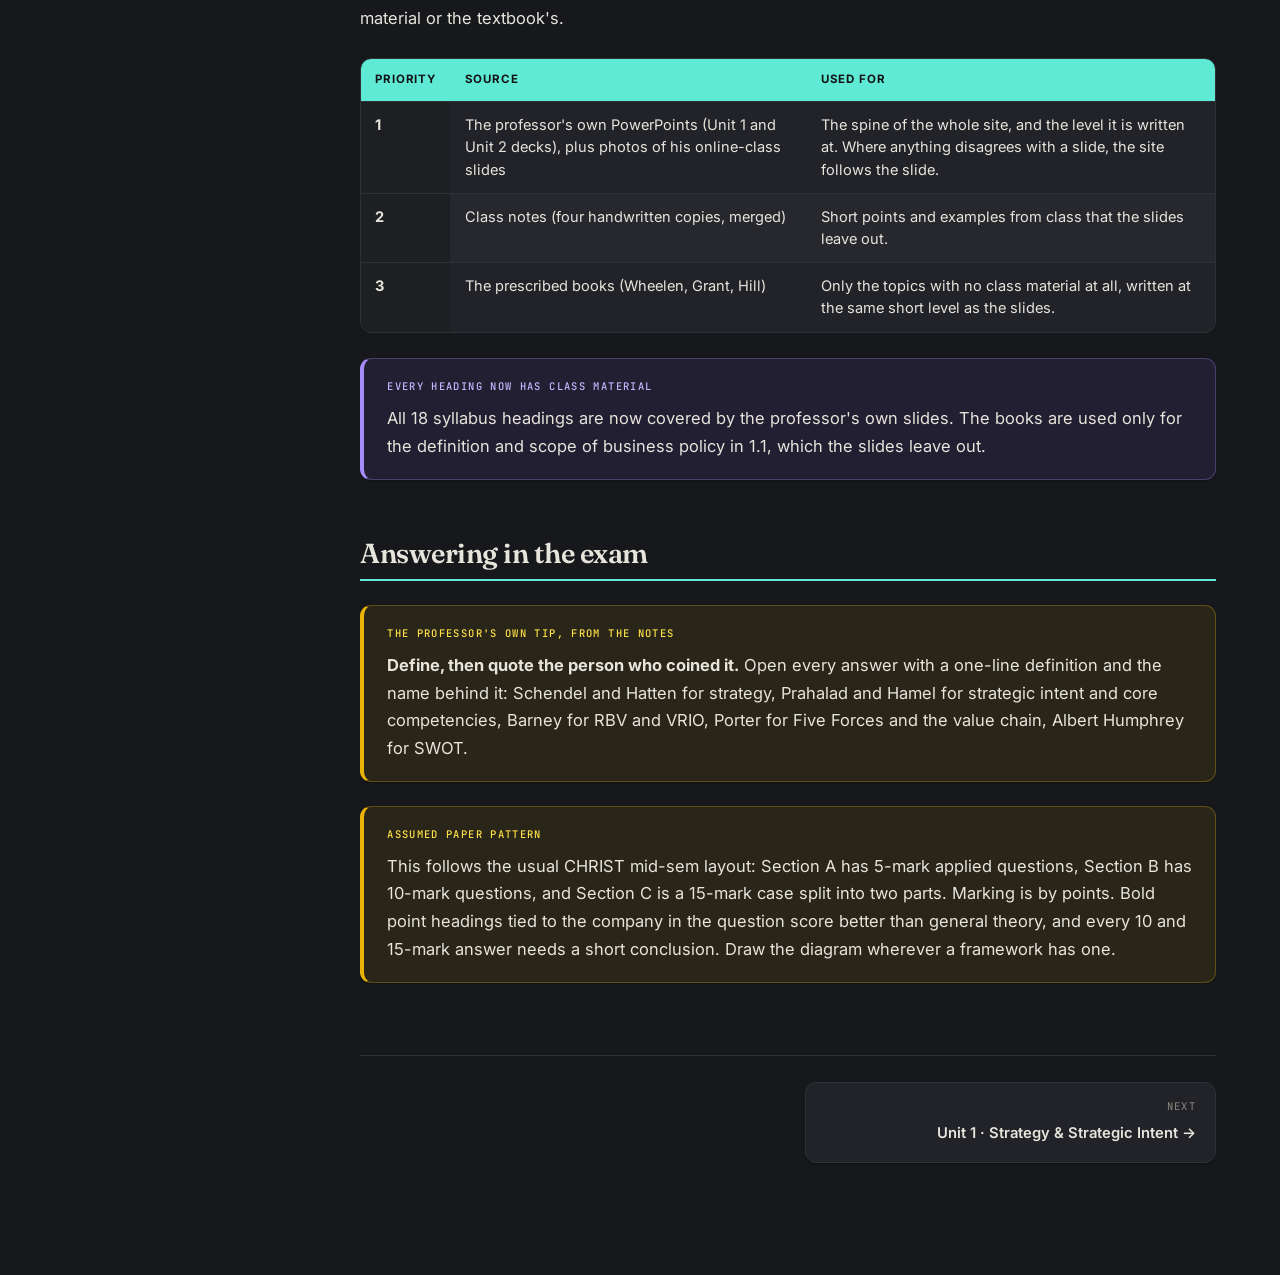
==== commit 39a49a68: "Competitor analysis and benchmarking from class slides; life cycle strategy; audit fixes" ====
--- a/index.html
+++ b/index.html
@@ -167,9 +167,9 @@
   </table>
   </div>
 
-  <div class="box warn">
-    <span class="box-label">Topics the class material skips</span>
-    <p>None of the class material covers <strong>competitor analysis and benchmarking</strong>, so that one section is written from the books. If the professor covers them in a later class, his version wins for the exam.</p>
+  <div class="box key">
+    <span class="box-label">Every heading now has class material</span>
+    <p>All 18 syllabus headings are now covered by the professor's own slides. The books are used only for the definition and scope of business policy in 1.1, which the slides leave out.</p>
   </div>
 
   <h2 class="sec" id="exam">Answering in the exam</h2>
